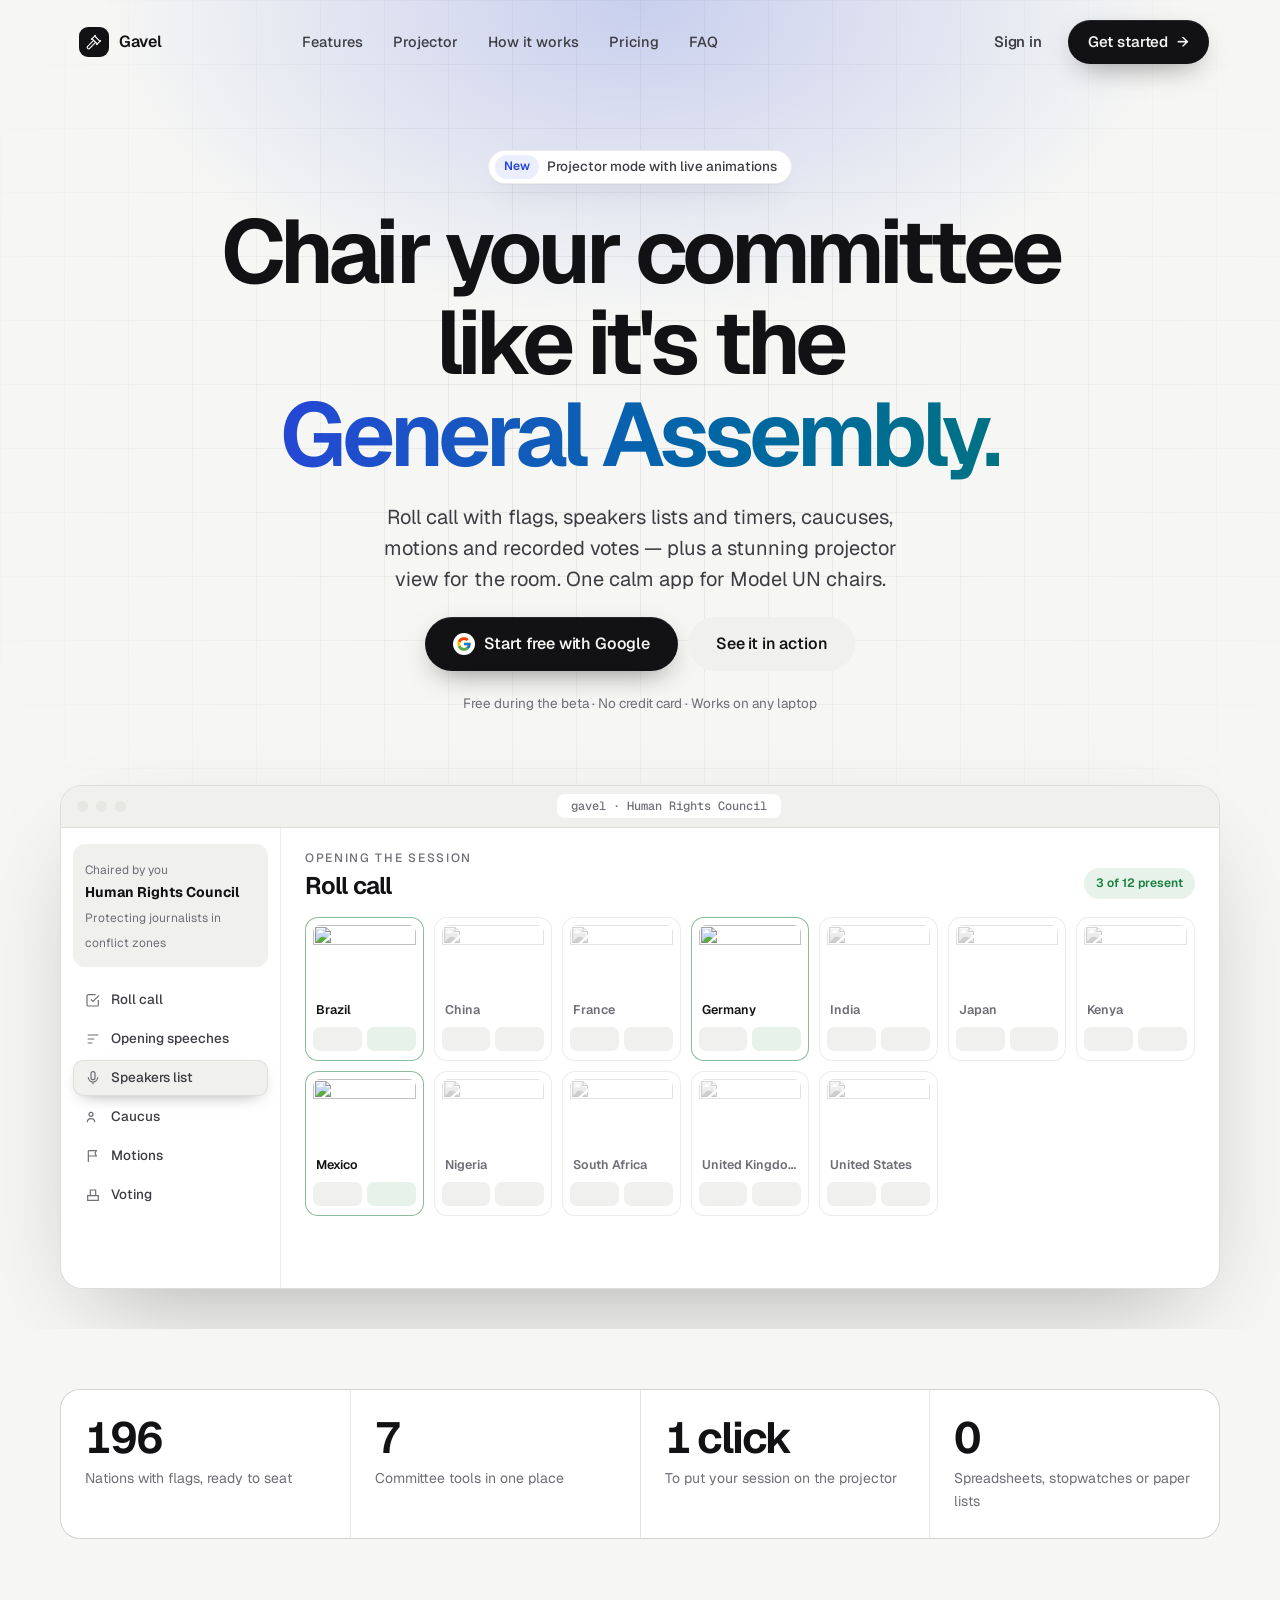
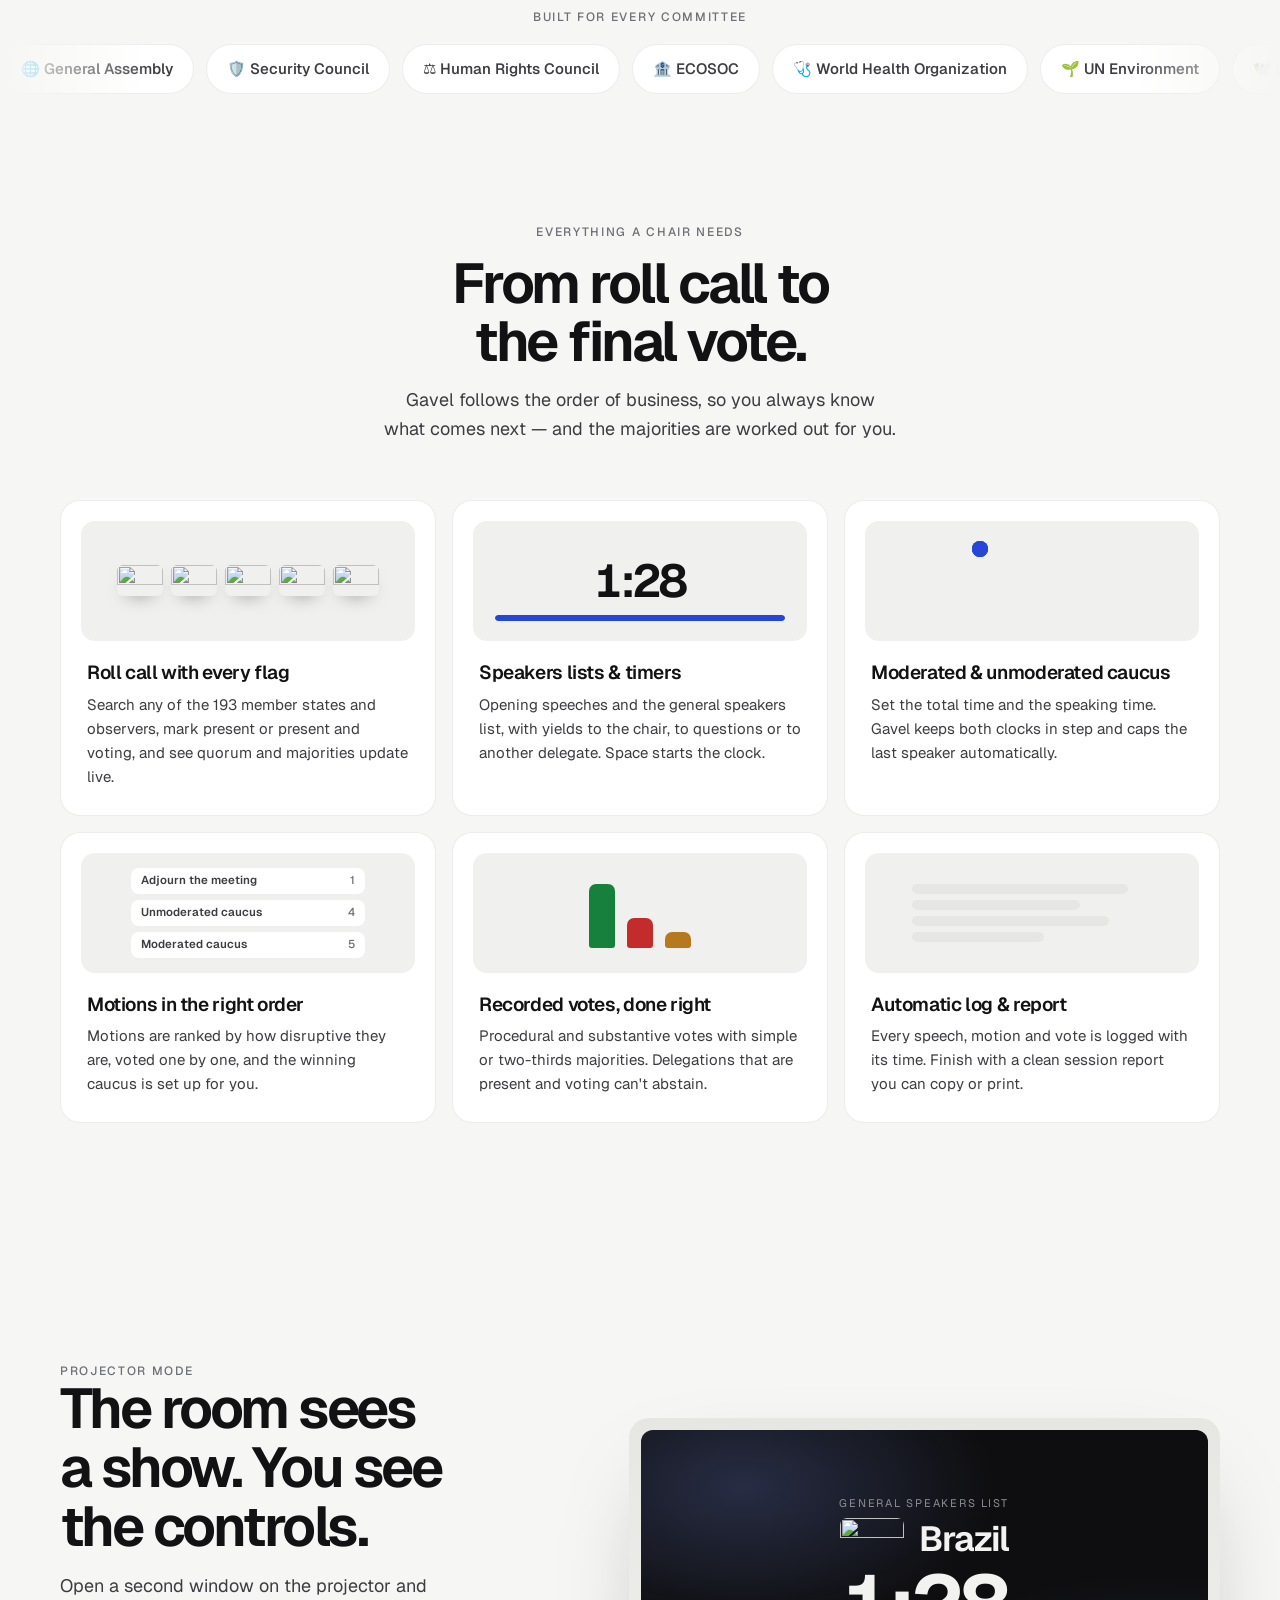
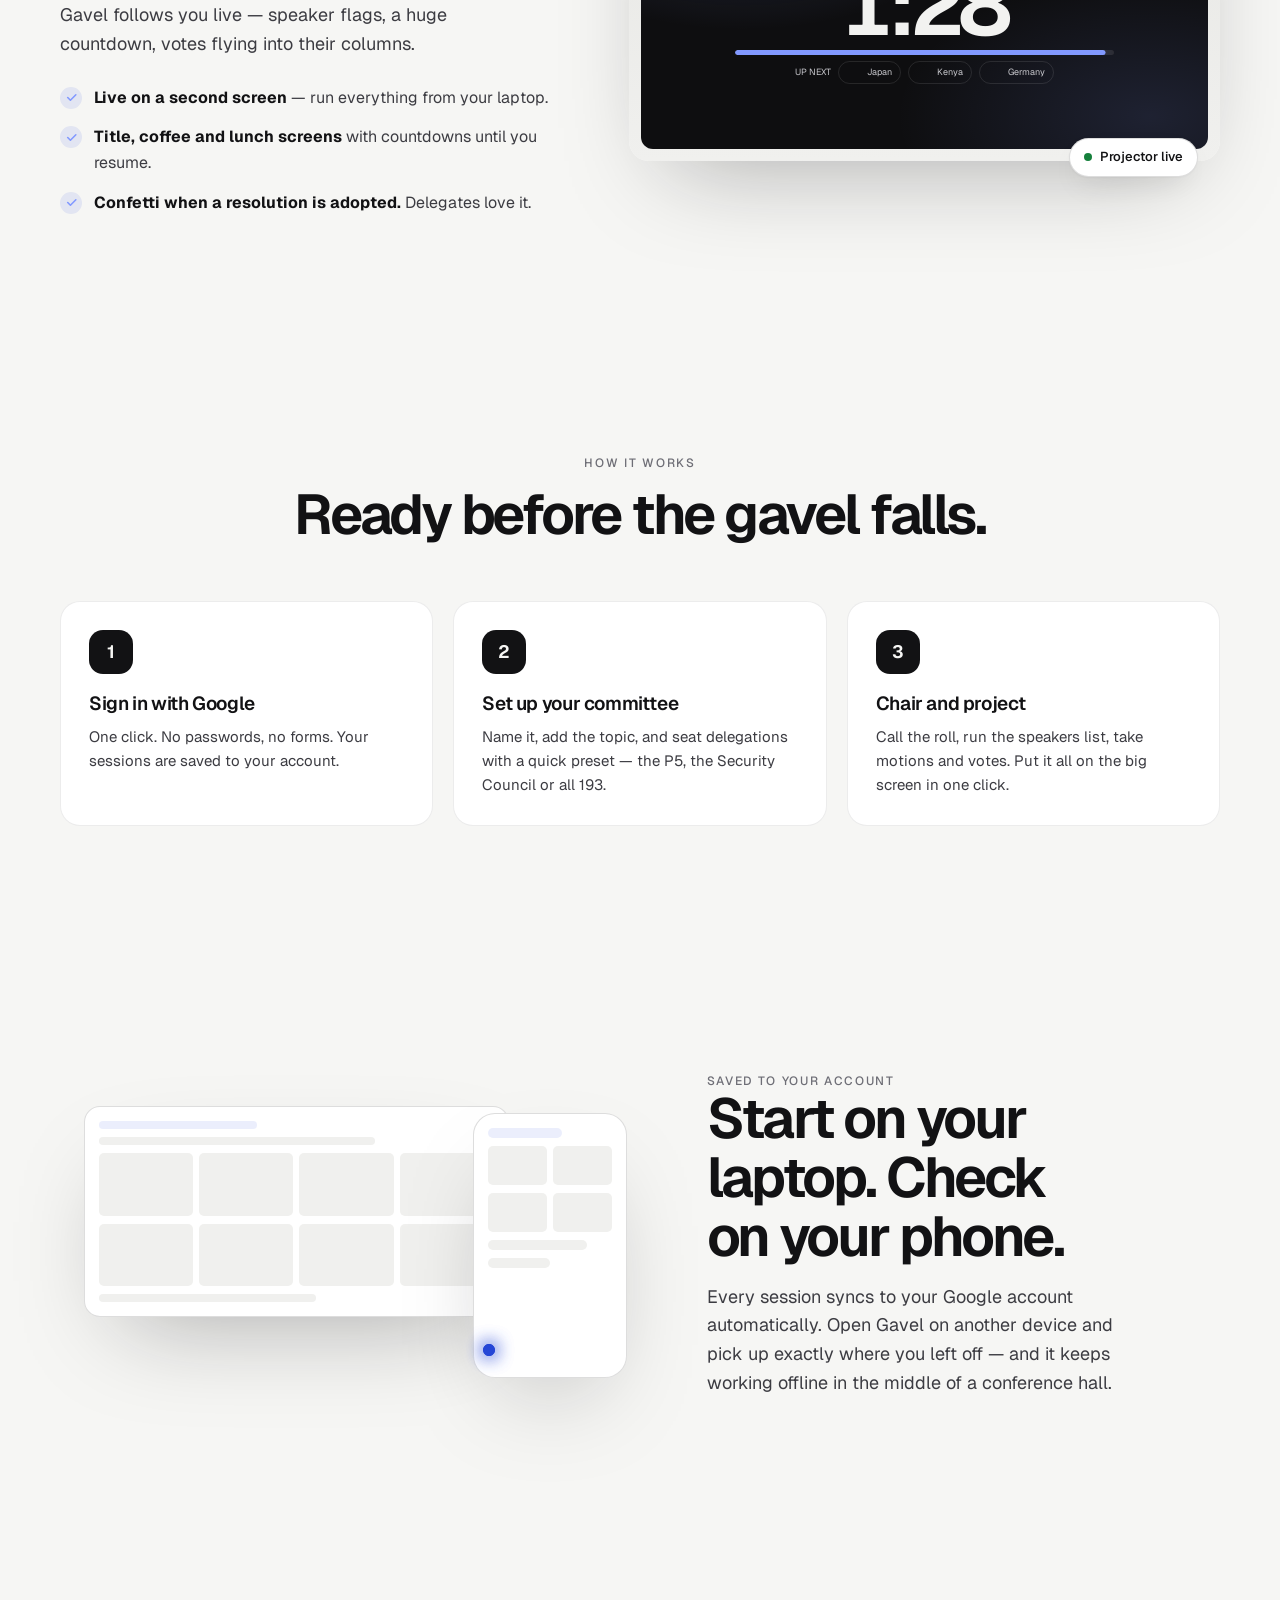
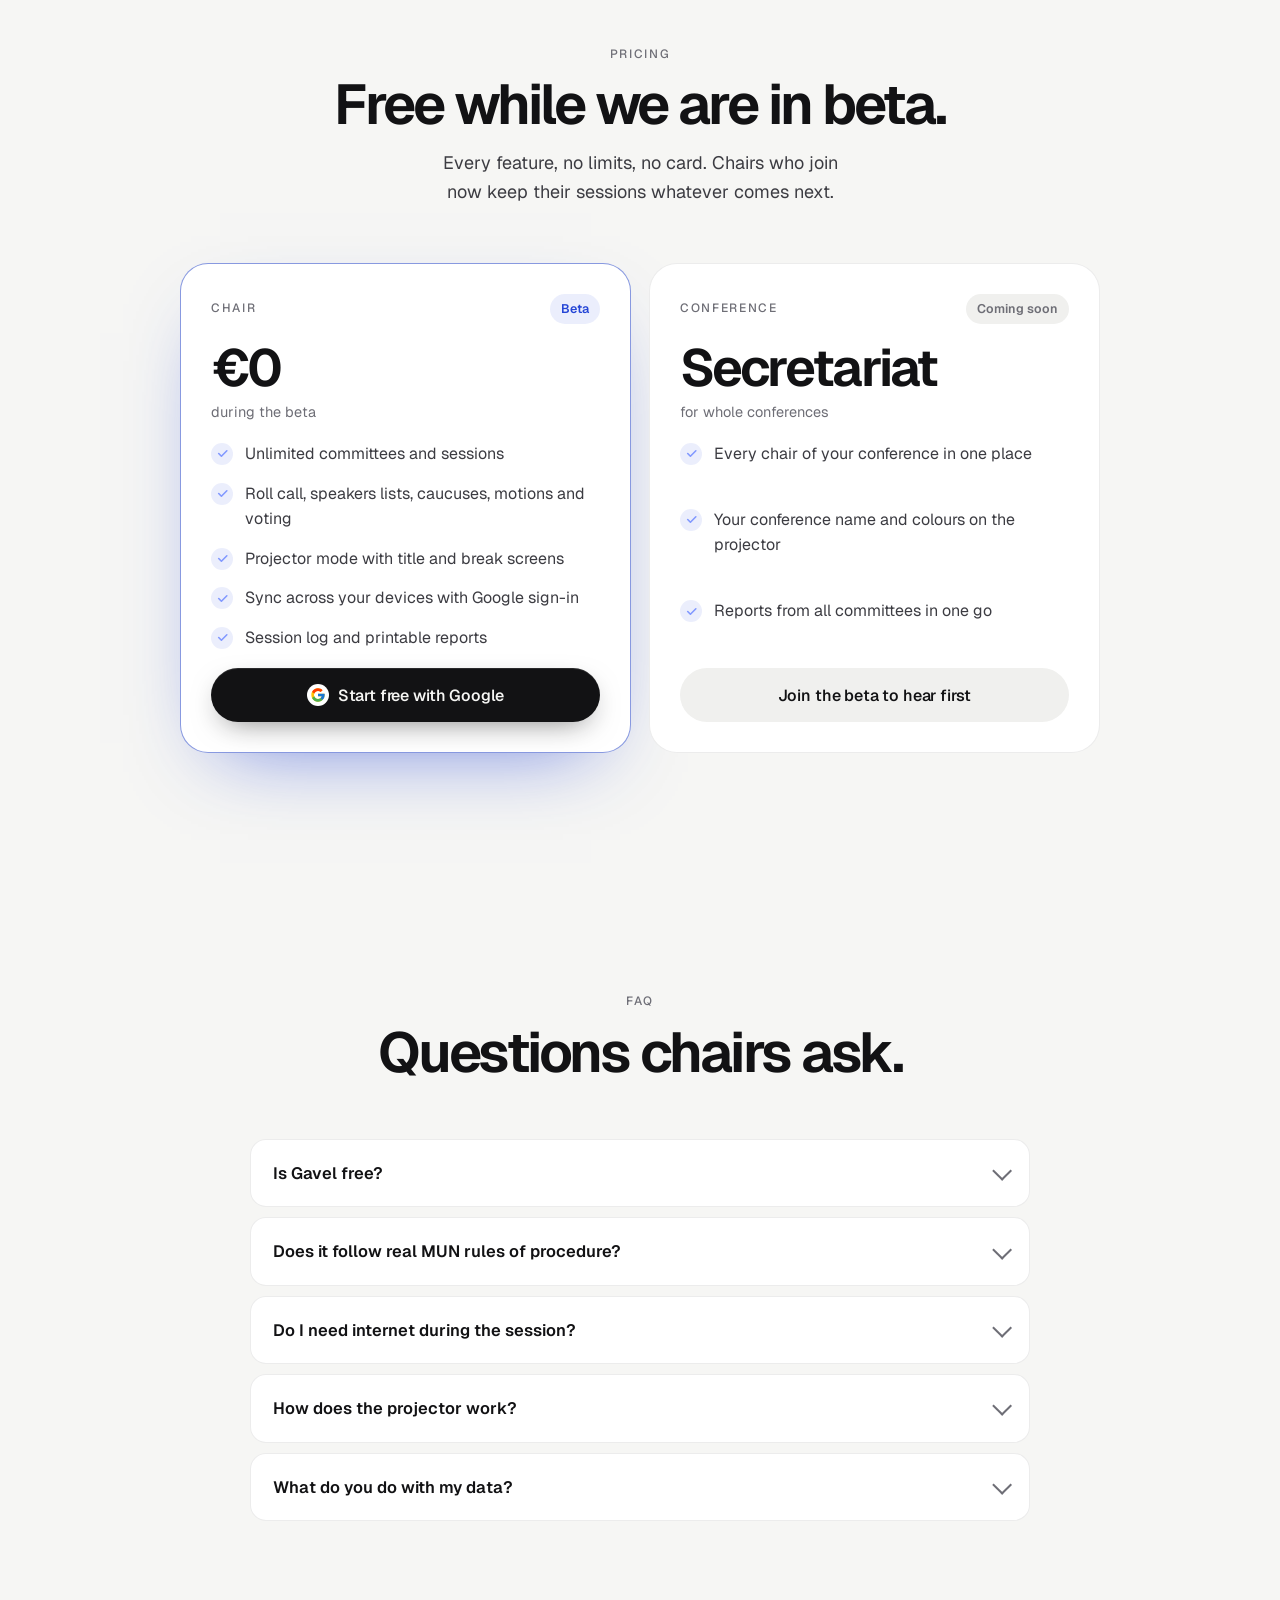
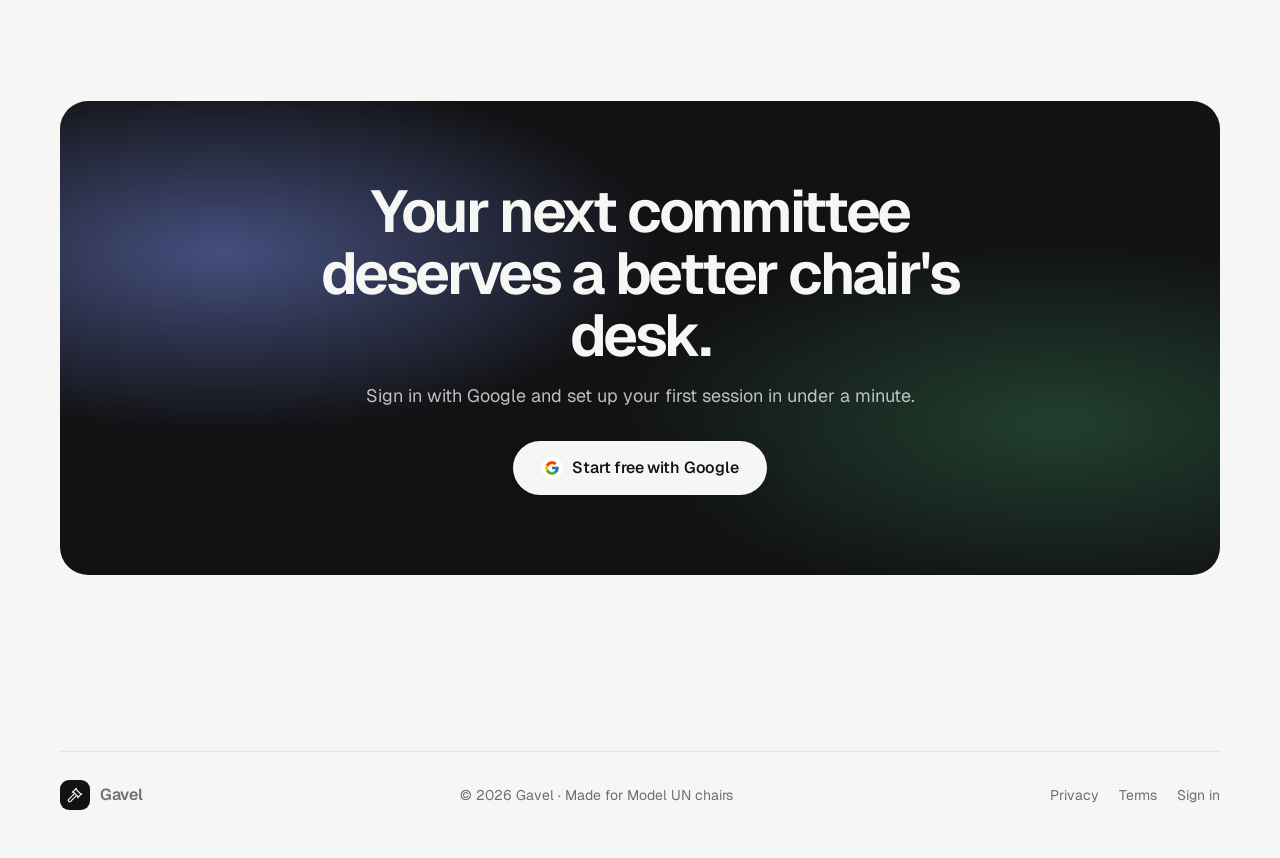
==== index.html @ a2b9509b "Gavel website and app Landing page, Google sign-in, animated onboarding, the Gavel app with cloud sy" ====
<!doctype html>
<html lang="en">
<head>
<meta charset="utf-8">
<meta name="viewport" content="width=device-width,initial-scale=1,viewport-fit=cover">
<title>Gavel — The calm way to chair Model UN</title>
<meta name="description" content="Gavel runs your Model UN committee: roll call with flags, speakers lists and timers, caucuses, motions, recorded votes and a beautiful projector view. Sign in with Google and your sessions follow you.">
<meta property="og:title" content="Gavel — The calm way to chair Model UN">
<meta property="og:description" content="Roll call, speakers lists, caucuses, motions, voting and a projector view — in one calm app for MUN chairs.">
<meta name="theme-color" content="#0E0E10">
<link rel="icon" href="assets/favicon.svg" type="image/svg+xml">
<link rel="preconnect" href="https://fonts.googleapis.com"><link rel="preconnect" href="https://fonts.gstatic.com" crossorigin>
<link href="https://fonts.googleapis.com/css2?family=Geist:wght@400;500;600;700&family=Geist+Mono:wght@500&display=swap" rel="stylesheet">
<link rel="stylesheet" href="assets/site.css">
<script src="config.js"></script>
<script src="assets/site.js"></script>
<script src="assets/auth.js"></script>
</head>
<body>

<header class="nav"><div class="wrap"><div class="nav-in">
  <a class="brand" href="./" aria-label="Gavel home"><span data-logo></span>Gavel</a>
  <nav class="nav-links" aria-label="Sections"><a href="#features">Features</a><a href="#projector">Projector</a><a href="#how">How it works</a><a href="#pricing">Pricing</a><a href="#faq">FAQ</a></nav>
  <div class="right"><a class="btn ghost" href="login.html" data-auth-link>Sign in</a><a class="btn primary" href="login.html" data-auth-link>Get started <span class="arrow">→</span></a></div>
</div></div></header>

<main>
  <!-- hero -->
  <section class="hero">
    <div class="hero-glow" aria-hidden="true"></div><div class="hero-grid" aria-hidden="true"></div>
    <div class="wrap">
      <div class="hero-txt">
        <a class="chip fade-in" href="#projector" style="text-decoration:none"><b>New</b>Projector mode with live animations</a>
        <h1 class="display" id="headline">Chair your committee like it's the <em>General&nbsp;Assembly.</em></h1>
        <p class="lead fade-in" style="--dl:.55s">Roll call with flags, speakers lists and timers, caucuses, motions and recorded votes — plus a stunning projector view for the room. One calm app for Model UN chairs.</p>
        <div class="cta-row fade-in" style="--dl:.7s">
          <a class="btn primary lg" href="login.html" data-auth-link><span data-g></span>Start free with Google</a>
          <a class="btn soft lg" href="#demo">See it in action</a>
        </div>
        <p class="fine fade-in" style="--dl:.85s">Free during the beta · No credit card · Works on any laptop</p>
      </div>

      <div class="stage" id="demo">
        <div class="globe-bg" aria-hidden="true"><canvas id="hero-globe" style="opacity:0;transition:opacity 1.6s"></canvas></div>
        <div class="window rv" id="window">
          <div class="win-bar"><i></i><i></i><i></i><span>gavel · Human Rights Council</span></div>
          <div class="win-body">
            <aside class="m-side">
              <div class="m-ctx"><small>Chaired by you</small><b>Human Rights Council</b><small>Protecting journalists in conflict zones</small></div>
              <div class="m-nav" id="m-nav"><span class="m-pill" id="m-pill"></span>
                <a href="#demo"><svg viewBox="0 0 24 24" fill="none" stroke="currentColor" stroke-width="1.8"><path d="M9 11l3 3L21 5"/><path d="M20 12v7a2 2 0 0 1-2 2H5a2 2 0 0 1-2-2V6a2 2 0 0 1 2-2h11"/></svg>Roll call</a>
                <a href="#demo"><svg viewBox="0 0 24 24" fill="none" stroke="currentColor" stroke-width="1.8"><path d="M4 6h16M4 12h10M4 18h7"/></svg>Opening speeches</a>
                <a href="#demo"><svg viewBox="0 0 24 24" fill="none" stroke="currentColor" stroke-width="1.8"><rect x="9" y="2.5" width="6" height="12" rx="3"/><path d="M5 11a7 7 0 0 0 14 0M12 18v3.5"/></svg>Speakers list</a>
                <a href="#demo"><svg viewBox="0 0 24 24" fill="none" stroke="currentColor" stroke-width="1.8"><circle cx="9" cy="8" r="3"/><path d="M3.5 20c0-3.3 2.5-5.6 5.5-5.6s5.5 2.3 5.5 5.6"/></svg>Caucus</a>
                <a href="#demo"><svg viewBox="0 0 24 24" fill="none" stroke="currentColor" stroke-width="1.8"><path d="M5 21V4"/><path d="M5 4h12l-2 4 2 4H5"/></svg>Motions</a>
                <a href="#demo"><svg viewBox="0 0 24 24" fill="none" stroke="currentColor" stroke-width="1.8"><path d="M4 13h16v7H4z"/><path d="M8 13V4.5h8V13"/></svg>Voting</a>
              </div>
            </aside>
            <div class="m-main">
              <div class="m-head"><div><div class="eyebrow">Opening the session</div><h3>Roll call</h3></div><span class="m-badge" id="m-count">0 of 12 present</span></div>
              <div class="m-cards" id="m-cards"></div>
            </div>
          </div>
        </div>
      </div>
    </div>
  </section>

  <!-- facts -->
  <section class="sec" style="padding-top:60px;padding-bottom:40px"><div class="wrap">
    <div class="facts rv">
      <div><b data-count="196">0</b><span>Nations with flags, ready to seat</span></div>
      <div><b data-count="7">0</b><span>Committee tools in one place</span></div>
      <div><b>1 click</b><span>To put your session on the projector</span></div>
      <div><b>0</b><span>Spreadsheets, stopwatches or paper lists</span></div>
    </div>
  </div></section>

  <!-- committees -->
  <section class="committees" aria-label="Committees Gavel is built for">
    <p class="eyebrow rv">Built for every committee</p>
    <div class="mq rv" style="--d:1"><div class="mq-row" id="marquee">
      <span>🌐 General Assembly</span><span>🛡️ Security Council</span><span>⚖️ Human Rights Council</span><span>🏦 ECOSOC</span><span>🩺 World Health Organization</span><span>🌱 UN Environment</span><span>🕊️ DISEC</span><span>🤝 SOCHUM</span><span>🏛️ International Court of Justice</span><span>🚢 IMO</span><span>📚 UNESCO</span><span>⚡ Crisis committees</span>
    </div></div>
  </section>

  <!-- features -->
  <section class="sec" id="features"><div class="wrap">
    <div class="sec-head"><div class="eyebrow rv">Everything a chair needs</div><h2 class="title rv" style="--d:1">From roll call to the final vote.</h2><p class="sub rv" style="--d:2">Gavel follows the order of business, so you always know what comes next — and the majorities are worked out for you.</p></div>
    <div class="features">
      <article class="feat rv"><div class="ill"><div class="ill-flags" id="ill-flags"></div></div><h3>Roll call with every flag</h3><p>Search any of the 193 member states and observers, mark present or present and voting, and see quorum and majorities update live.</p></article>
      <article class="feat rv" style="--d:1"><div class="ill"><div class="ill-timer" id="ill-timer">1:30</div><div class="ill-bar"><i></i></div></div><h3>Speakers lists &amp; timers</h3><p>Opening speeches and the general speakers list, with yields to the chair, to questions or to another delegate. Space starts the clock.</p></article>
      <article class="feat rv" style="--d:2"><div class="ill"><div class="ill-caucus"><i style="--i:0;--x0:10px;--y0:10px;--x1:60px;--y1:40px"></i><i style="--i:1;--x0:90px;--y0:8px;--x1:40px;--y1:30px"></i><i style="--i:2;--x0:50px;--y0:56px;--x1:96px;--y1:50px"></i><i style="--i:3;--x0:20px;--y0:50px;--x1:70px;--y1:6px"></i></div></div><h3>Moderated &amp; unmoderated caucus</h3><p>Set the total time and the speaking time. Gavel keeps both clocks in step and caps the last speaker automatically.</p></article>
      <article class="feat rv"><div class="ill"><div class="ill-stack"><span style="--i:0">Adjourn the meeting <em>1</em></span><span style="--i:1">Unmoderated caucus <em>4</em></span><span style="--i:2">Moderated caucus <em>5</em></span></div></div><h3>Motions in the right order</h3><p>Motions are ranked by how disruptive they are, voted one by one, and the winning caucus is set up for you.</p></article>
      <article class="feat rv" style="--d:1"><div class="ill"><div class="ill-vote"><i></i><i></i><i></i></div></div><h3>Recorded votes, done right</h3><p>Procedural and substantive votes with simple or two-thirds majorities. Delegations that are present and voting can't abstain.</p></article>
      <article class="feat rv" style="--d:2"><div class="ill"><div class="ill-chat"><span style="--i:0;--w:90%"></span><span style="--i:1;--w:70%"></span><span style="--i:2;--w:82%"></span><span style="--i:3;--w:55%"></span></div></div><h3>Automatic log &amp; report</h3><p>Every speech, motion and vote is logged with its time. Finish with a clean session report you can copy or print.</p></article>
    </div>
  </div></section>

  <!-- projector -->
  <section class="sec" id="projector"><div class="wrap">
    <div class="split">
      <div>
        <div class="eyebrow rv">Projector mode</div>
        <h2 class="title rv" style="--d:1">The room sees a show. You see the controls.</h2>
        <p class="sub rv" style="--d:2">Open a second window on the projector and Gavel follows you live — speaker flags, a huge countdown, votes flying into their columns.</p>
        <ul class="ticks rv" style="--d:3">
          <li><span><b>Live on a second screen</b> — run everything from your laptop.</span></li>
          <li><span><b>Title, coffee and lunch screens</b> with countdowns until you resume.</span></li>
          <li><span><b>Confetti when a resolution is adopted.</b> Delegates love it.</span></li>
        </ul>
      </div>
      <div class="rv" style="--d:1">
        <div class="screen"><div class="screen-in" id="screen">
          <div class="sc-eye">General speakers list</div>
          <div class="sc-who" id="sc-who"><img alt="" src="https://flagcdn.com/w320/br.png"><b>Brazil</b></div>
          <div class="sc-time" id="sc-time">1:30</div>
          <div class="sc-bar"><i id="sc-bar"></i></div>
          <div class="sc-next" id="sc-next"></div>
        </div><span class="screen-tag"><i></i>Projector live</span></div>
      </div>
    </div>
  </div></section>

  <!-- how -->
  <section class="sec" id="how"><div class="wrap">
    <div class="sec-head"><div class="eyebrow rv">How it works</div><h2 class="title rv" style="--d:1">Ready before the gavel falls.</h2></div>
    <div class="steps">
      <div class="how-step rv"><div class="n">1</div><h3>Sign in with Google</h3><p>One click. No passwords, no forms. Your sessions are saved to your account.</p></div>
      <div class="how-step rv" style="--d:1"><div class="n">2</div><h3>Set up your committee</h3><p>Name it, add the topic, and seat delegations with a quick preset — the P5, the Security Council or all 193.</p></div>
      <div class="how-step rv" style="--d:2"><div class="n">3</div><h3>Chair and project</h3><p>Call the roll, run the speakers list, take motions and votes. Put it all on the big screen in one click.</p></div>
    </div>
  </div></section>

  <!-- sync -->
  <section class="sec"><div class="wrap">
    <div class="split rev">
      <div>
        <div class="eyebrow rv">Saved to your account</div>
        <h2 class="title rv" style="--d:1">Start on your laptop. Check on your phone.</h2>
        <p class="sub rv" style="--d:2">Every session syncs to your Google account automatically. Open Gavel on another device and pick up exactly where you left off — and it keeps working offline in the middle of a conference hall.</p>
      </div>
      <div class="devices rv" style="--d:1" aria-hidden="true">
        <div class="dev laptop"><div class="ln a" style="width:40%"></div><div class="ln" style="width:70%"></div><div class="row"><i></i><i></i><i></i><i></i></div><div class="row"><i></i><i></i><i></i><i></i></div><div class="ln" style="width:55%"></div></div>
        <div class="dev phone"><div class="ln a" style="width:60%"></div><div class="row"><i></i><i></i></div><div class="row"><i></i><i></i></div><div class="ln" style="width:80%"></div><div class="ln" style="width:50%"></div></div>
        <span class="sync-dot"></span><span class="sync-dot" style="animation-delay:1.4s"></span>
      </div>
    </div>
  </div></section>

  <!-- pricing -->
  <section class="sec" id="pricing"><div class="wrap">
    <div class="sec-head"><div class="eyebrow rv">Pricing</div><h2 class="title rv" style="--d:1">Free while we are in beta.</h2><p class="sub rv" style="--d:2">Every feature, no limits, no card. Chairs who join now keep their sessions whatever comes next.</p></div>
    <div class="plans">
      <article class="plan best rv"><div class="plan-top"><span class="eyebrow">Chair</span><span class="tag">Beta</span></div>
        <div class="price"><b>€0</b><span>during the beta</span></div>
        <ul class="ticks"><li><span>Unlimited committees and sessions</span></li><li><span>Roll call, speakers lists, caucuses, motions and voting</span></li><li><span>Projector mode with title and break screens</span></li><li><span>Sync across your devices with Google sign-in</span></li><li><span>Session log and printable reports</span></li></ul>
        <a class="btn primary lg" href="login.html" data-auth-link><span data-g></span>Start free with Google</a></article>
      <article class="plan rv" style="--d:1"><div class="plan-top"><span class="eyebrow">Conference</span><span class="tag soft">Coming soon</span></div>
        <div class="price"><b>Secretariat</b><span>for whole conferences</span></div>
        <ul class="ticks"><li><span>Every chair of your conference in one place</span></li><li><span>Your conference name and colours on the projector</span></li><li><span>Reports from all committees in one go</span></li></ul>
        <a class="btn soft lg" href="login.html" data-auth-link>Join the beta to hear first</a></article>
    </div>
  </div></section>

  <!-- faq -->
  <section class="sec" id="faq"><div class="wrap">
    <div class="sec-head"><div class="eyebrow rv">FAQ</div><h2 class="title rv" style="--d:1">Questions chairs ask.</h2></div>
    <div class="faq rv">
      <details><summary>Is Gavel free?</summary><div class="ans">Yes — Gavel is free while it is in beta. If paid plans come later, you will hear about it well in advance, and your existing sessions stay yours.</div></details>
      <details><summary>Does it follow real MUN rules of procedure?</summary><div class="ans">Gavel follows the usual flow of most conferences: roll call with quorum at one-third, opening speeches, the general speakers list with yields, moderated and unmoderated caucuses, motions ranked by disruptiveness, and recorded votes with simple or two-thirds majorities. You stay in control of every decision.</div></details>
      <details><summary>Do I need internet during the session?</summary><div class="ans">Gavel keeps working offline and saves to the device. When the connection comes back, your sessions sync to your account.</div></details>
      <details><summary>How does the projector work?</summary><div class="ans">Click Present, then open Gavel in a second window on the projector and choose “Make this the projector”. It follows your main window live, so you run everything from your laptop.</div></details>
      <details><summary>What do you do with my data?</summary><div class="ans">We store your name, email and the sessions you create, only to run Gavel for you. We never sell your data. Read the <a href="privacy.html" style="color:var(--accent)">privacy policy</a> for the details.</div></details>
    </div>
  </div></section>

  <section class="sec" style="padding-top:20px"><div class="wrap">
    <div class="band rv"><h2>Your next committee deserves a better chair's desk.</h2><p>Sign in with Google and set up your first session in under a minute.</p><a class="btn primary lg" href="login.html" data-auth-link><span data-g></span>Start free with Google</a></div>
  </div></section>
</main>

<footer class="foot"><div class="wrap"><div class="foot-in">
  <a class="brand" href="./"><span data-logo></span>Gavel</a>
  <span>© <span id="yr"></span> Gavel · Made for Model UN chairs</span>
  <nav><a href="privacy.html">Privacy</a><a href="terms.html">Terms</a><a href="login.html" data-auth-link>Sign in</a></nav>
</div></div></footer>

<script>
(() => {
const { splitWords, reveal, nav, globe, GOOGLE_G, fillLogos } = window.GavelSite, { getUser, href } = window.GavelAuth;
fillLogos();
document.querySelectorAll('[data-g]').forEach(e => e.outerHTML = `<span style="display:grid;place-items:center;width:22px;height:22px;border-radius:50%;background:#fff;padding:3px">${GOOGLE_G}</span>`);
document.getElementById('yr').textContent = new Date().getFullYear();
splitWords(document.getElementById('headline'));
reveal(); nav();

// signed in already? the buttons go straight into the app
getUser().then(u => {
  if (!u) return;
  document.querySelectorAll('[data-auth-link]').forEach(a => {
    a.href = href('app/index.html');
    if (a.classList.contains('ghost')) a.remove();
    else a.innerHTML = a.closest('.nav, .foot') ? 'Open Gavel <span class="arrow">→</span>' : 'Open your committees <span class="arrow">→</span>';
  });
}).catch(() => { });

// hero globe with a few committee markers
globe(document.getElementById('hero-globe'), { phi: 4.2, theta: .25, markers: [[40.7, -74], [46.2, 6.1], [48.2, 16.4], [-1.3, 36.8], [-15.8, -47.9], [28.6, 77.2], [35.7, 139.7]].map(l => ({ location: l, size: .05 })) });

// counters
const io = new IntersectionObserver(es => es.forEach(e => {
  if (!e.isIntersecting) return; io.unobserve(e.target);
  const el = e.target, to = +el.dataset.count, t0 = performance.now();
  const step = n => { const p = Math.min(1, (n - t0) / 1400); el.textContent = Math.round(to * (1 - Math.pow(1 - p, 3))); if (p < 1) requestAnimationFrame(step); };
  requestAnimationFrame(step);
}), { threshold: .4 });
document.querySelectorAll('[data-count]').forEach(e => io.observe(e));

// mini app: delegations answer the roll one after another, the pill glides between sections
const NATIONS = [['br', 'Brazil'], ['cn', 'China'], ['fr', 'France'], ['de', 'Germany'], ['in', 'India'], ['jp', 'Japan'], ['ke', 'Kenya'], ['mx', 'Mexico'], ['ng', 'Nigeria'], ['za', 'South Africa'], ['gb', 'United Kingdom'], ['us', 'United States']];
const cards = document.getElementById('m-cards'), count = document.getElementById('m-count');
cards.innerHTML = NATIONS.map(([c, n]) => `<div class="m-card" data-c="${c}"><img alt="" src="https://flagcdn.com/w160/${c}.png" loading="lazy"><b>${n}</b><div class="m-btns"><i></i><i></i></div></div>`).join('');
const win = document.getElementById('window');
new IntersectionObserver(([e], o) => { if (e.isIntersecting) { win.classList.add('in'); o.disconnect(); startRoll(); } }, { threshold: .2 }).observe(win);
function startRoll() {
  let i = 0;
  const all = [...cards.children], order = [3, 0, 7, 10, 1, 5, 11, 2, 8, 4, 9, 6];
  const tick = () => {
    if (i < order.length) { const c = all[order[i]]; c.classList.add('on', 'pop'); setTimeout(() => c.classList.remove('pop'), 700); i++; count.textContent = `${i} of 12 present`; setTimeout(tick, 650); }
    else setTimeout(() => { all.forEach(c => c.classList.remove('on')); i = 0; count.textContent = '0 of 12 present'; setTimeout(tick, 900); }, 3200);
  };
  setTimeout(tick, 700);
}
const pill = document.getElementById('m-pill'), links = [...document.querySelectorAll('#m-nav a')];
const SEQ = [0, 2, 5]; let k = 0;
const movePill = () => { pill.style.transform = `translateY(${links[SEQ[k]].offsetTop}px)`; };
movePill(); setInterval(() => { k = (k + 1) % SEQ.length; movePill(); }, 2600);

// feature: hopping flags + ticking timer
document.getElementById('ill-flags').innerHTML = ['un', 'fr', 'jp', 'br', 'ke'].map((c, i) => `<img alt="" style="--i:${i}" src="https://flagcdn.com/w160/${c}.png">`).join('');
let ft = 90; setInterval(() => { ft = ft <= 0 ? 90 : ft - 1; document.getElementById('ill-timer').textContent = `${Math.floor(ft / 60)}:${String(ft % 60).padStart(2, '0')}`; }, 1000);

// projector mock: live countdown with ticking digits, speakers rotate
const SPK = [['br', 'Brazil'], ['jp', 'Japan'], ['ke', 'Kenya'], ['de', 'Germany'], ['in', 'India']];
let si = 0, rem = 90;
const tEl = document.getElementById('sc-time'), bar = document.getElementById('sc-bar'), who = document.getElementById('sc-who'), next = document.getElementById('sc-next');
const paintNext = () => { next.innerHTML = '<span style="border:0;padding:0">UP NEXT</span>' + [1, 2, 3].map(k => SPK[(si + k) % SPK.length]).map(([c, n]) => `<span><img alt="" src="https://flagcdn.com/w80/${c}.png">${n}</span>`).join(''); };
const digits = (txt) => { const old = tEl.dataset.t || ''; tEl.dataset.t = txt; tEl.innerHTML = [...txt].map((ch, i) => `<span class="dg${old.length === txt.length && old[i] !== ch ? ' chg' : ''}">${ch}</span>`).join(''); };
paintNext(); digits('1:30');
setInterval(() => {
  rem -= 1;
  if (rem < 74) { rem = 90; si = (si + 1) % SPK.length; const [c, n] = SPK[si]; who.innerHTML = `<img alt="" src="https://flagcdn.com/w320/${c}.png"><b>${n}</b>`; who.classList.remove('sc-swap'); void who.offsetWidth; who.classList.add('sc-swap'); paintNext(); }
  digits(`${Math.floor(rem / 60)}:${String(rem % 60).padStart(2, '0')}`); bar.style.transform = `scaleX(${rem / 90})`;
}, 1000);

// committees strip: duplicate the row so the loop is seamless
const mq = document.getElementById('marquee'); if (mq) mq.innerHTML += mq.innerHTML;
})();
</script>
</body>
</html>
---- assets/site.css ----
/* Gavel website — shares the app's tokens so the site and the product feel like one thing */
:root{
  --bg:#F6F6F4;--surface:#FFFFFF;--surface-2:#F0F0EE;--surface-3:#E6E6E3;--ink:#121214;--ink-2:#3C3C42;--muted:#6E6E76;--faint:#A9A9B0;
  --line:rgba(18,18,20,.08);--line-2:rgba(18,18,20,.14);--accent:#2546D6;--accent-ink:#FFFFFF;--accent-soft:rgba(37,70,214,.09);
  --yes:#16803C;--yes-soft:rgba(22,128,60,.10);--no:#C42B2B;--abs:#B7791F;--gold:#C98A1B;
  --shadow:0 1px 2px rgba(18,18,20,.04),0 12px 32px -12px rgba(18,18,20,.16);--shadow-lg:0 40px 100px -40px rgba(18,18,20,.35);
  --sans:'Geist',ui-sans-serif,system-ui,-apple-system,'Segoe UI',sans-serif;--mono:'Geist Mono',ui-monospace,'SFMono-Regular',Menlo,monospace;
  --ease:cubic-bezier(.2,.8,.2,1);--spring:cubic-bezier(.2,.9,.25,1.25);--r:14px;--r-lg:20px;--r-xl:28px;color-scheme:light
}
@media (prefers-color-scheme:dark){:root:not([data-theme="light"]){
  --bg:#0E0E10;--surface:#17171A;--surface-2:#1F1F23;--surface-3:#2A2A2F;--ink:#F2F2F0;--ink-2:#C9C9CE;--muted:#8E8E96;--faint:#5A5A62;
  --line:rgba(255,255,255,.08);--line-2:rgba(255,255,255,.14);--accent:#8299FF;--accent-ink:#0E0E10;--accent-soft:rgba(130,153,255,.15);
  --yes:#4CC77F;--yes-soft:rgba(76,199,127,.13);--no:#FF6B60;--abs:#F0B354;--gold:#F5C451;
  --shadow:0 1px 2px rgba(0,0,0,.3),0 12px 32px -12px rgba(0,0,0,.6);--shadow-lg:0 40px 100px -40px rgba(0,0,0,.8);color-scheme:dark}}
:root[data-theme="dark"]{
  --bg:#0E0E10;--surface:#17171A;--surface-2:#1F1F23;--surface-3:#2A2A2F;--ink:#F2F2F0;--ink-2:#C9C9CE;--muted:#8E8E96;--faint:#5A5A62;
  --line:rgba(255,255,255,.08);--line-2:rgba(255,255,255,.14);--accent:#8299FF;--accent-ink:#0E0E10;--accent-soft:rgba(130,153,255,.15);
  --yes:#4CC77F;--yes-soft:rgba(76,199,127,.13);--no:#FF6B60;--abs:#F0B354;--gold:#F5C451;
  --shadow:0 1px 2px rgba(0,0,0,.3),0 12px 32px -12px rgba(0,0,0,.6);--shadow-lg:0 40px 100px -40px rgba(0,0,0,.8);color-scheme:dark}
*{box-sizing:border-box;margin:0;padding:0}
html{scroll-behavior:smooth;-webkit-text-size-adjust:100%}
body{background:var(--bg);color:var(--ink);font:400 16px/1.6 var(--sans);-webkit-font-smoothing:antialiased;text-rendering:optimizeLegibility;overflow-x:hidden}
img,svg,canvas{display:block;max-width:100%}
a{color:inherit}
button{font:inherit;color:inherit;background:none;border:0;cursor:pointer}
input,select{font:inherit;color:inherit}
:focus-visible{outline:2px solid var(--accent);outline-offset:3px;border-radius:8px}
::selection{background:var(--accent-soft)}
.wrap{width:100%;max-width:1200px;margin:0 auto;padding-left:max(20px,env(safe-area-inset-left,0px));padding-right:max(20px,env(safe-area-inset-right,0px))}
.eyebrow{font:500 12px/1.4 var(--sans);letter-spacing:.14em;text-transform:uppercase;color:var(--muted)}
.mark{width:30px;height:30px;border-radius:9px;background:var(--ink);color:var(--bg);display:grid;place-items:center;flex:none}
.brand{display:inline-flex;align-items:center;gap:10px;font:600 16px/1 var(--sans);letter-spacing:-.02em;text-decoration:none}
.muted{color:var(--muted)}
/* buttons */
.btn{--h:44px;display:inline-flex;align-items:center;justify-content:center;gap:9px;height:var(--h);padding:0 20px;border-radius:999px;font-size:15px;font-weight:550;letter-spacing:-.01em;text-decoration:none;white-space:nowrap;transition:transform .18s var(--ease),background-color .2s,box-shadow .25s,color .2s}
.btn:active{transform:scale(.97)}
.btn.primary{background:var(--ink);color:var(--bg);box-shadow:0 1px 0 rgba(255,255,255,.1) inset,0 10px 30px -12px color-mix(in oklab,var(--ink) 60%,transparent)}
.btn.primary:hover{box-shadow:0 1px 0 rgba(255,255,255,.1) inset,0 16px 40px -14px color-mix(in oklab,var(--accent) 70%,transparent)}
.btn.ghost{color:var(--ink-2)} .btn.ghost:hover{background:var(--surface-2);color:var(--ink)}
.btn.soft{background:var(--surface-2)} .btn.soft:hover{background:var(--surface-3)}
.btn.lg{--h:54px;padding:0 28px;font-size:16px}
.btn .arrow{transition:transform .25s var(--ease)} .btn:hover .arrow{transform:translateX(3px)}
.gbtn{--h:52px;display:flex;align-items:center;justify-content:center;gap:12px;width:100%;height:var(--h);border-radius:14px;background:#fff;color:#1f1f1f;border:1px solid #dadce0;font:550 15.5px var(--sans);transition:box-shadow .2s,transform .15s var(--ease)}
.gbtn:hover{box-shadow:0 6px 20px -8px rgba(0,0,0,.35)} .gbtn:active{transform:scale(.98)}
.gbtn svg{width:20px;height:20px}
.gbtn[disabled]{opacity:.6;cursor:progress}
/* reveal on scroll */
/* scroll-driven where supported: progress follows the scroll, so nothing can be left hidden */
@supports (animation-timeline: view()){
  .rv{animation:rvIn linear both;animation-timeline:view();animation-range:entry calc(var(--d,0) * 5%) entry calc(60% + var(--d,0) * 5%)}
  .window.rv{animation-name:winIn;animation-range:entry 0% cover 35%}
}
@keyframes rvIn{from{opacity:0;transform:translateY(46px) scale(.98)}to{opacity:1;transform:none}}
@keyframes winIn{from{opacity:.4;transform:perspective(1800px) rotateX(18deg) scale(.93)}to{opacity:1;transform:none}}
html.io-rv .rv{opacity:0;transform:translateY(28px);transition:opacity .9s var(--ease),transform .9s var(--ease);transition-delay:calc(var(--d,0) * 90ms)}
html.io-rv .rv.in{opacity:1;transform:none}
@media (prefers-reduced-motion:reduce){.rv{opacity:1!important;transform:none!important;transition:none;animation:none!important}*{animation-duration:.01ms!important;animation-iteration-count:1!important;scroll-behavior:auto!important}}
/* nav */
.nav{position:fixed;top:12px;left:0;right:0;z-index:50;pointer-events:none;transition:transform .5s var(--ease),opacity .4s}
.nav.away{transform:translateY(-130%);opacity:0}
.nav.away .nav-in{pointer-events:none}
.nav-in{position:relative;display:flex;align-items:center;gap:10px;height:60px;padding:0 10px 0 18px;border-radius:999px;pointer-events:auto;transition:background-color .35s,box-shadow .35s,border-color .35s;border:1px solid transparent}
.nav.scrolled .nav-in{background:color-mix(in oklab,var(--bg) 62%,transparent);border-color:var(--line);box-shadow:0 18px 40px -24px rgba(0,0,0,.45);backdrop-filter:saturate(1.6) blur(16px);-webkit-backdrop-filter:saturate(1.6) blur(16px)}
body.lq-nav .nav.scrolled .nav-in{background:transparent;border-color:transparent;box-shadow:none;backdrop-filter:none;-webkit-backdrop-filter:none}
.nav-links{display:flex;gap:2px;margin:0 auto}
.nav-links a{padding:8px 14px;border-radius:999px;font-size:14.5px;font-weight:500;color:var(--ink-2);text-decoration:none;transition:color .2s,background-color .2s}
.nav-links a:hover{color:var(--ink);background:color-mix(in oklab,var(--ink) 6%,transparent)}
.nav .right{display:flex;gap:6px;margin-left:auto}
#site-glass{position:fixed;inset:0;z-index:49;pointer-events:none;--lq-rim-bright:transparent;--lq-glass-bright:rgba(255,255,255,.06);--lq-glass-shade:rgba(0,0,0,.05);--lq-shadow-color:rgba(0,0,0,.25)}
@media (max-width:860px){.nav-links{display:none}.nav .right .ghost{display:none}}
/* hero */
.hero{position:relative;padding:150px 0 40px;overflow:hidden;isolation:isolate}
.hero-glow{position:absolute;inset:-20% -10% auto;height:900px;z-index:-2;background:radial-gradient(50% 50% at 50% 30%,color-mix(in oklab,var(--accent) 22%,transparent),transparent 70%);animation:glow 14s ease-in-out infinite alternate;pointer-events:none}
@keyframes glow{to{transform:translateY(40px) scale(1.08)}}
.hero-grid{position:absolute;inset:0;z-index:-1;background-image:linear-gradient(var(--line) 1px,transparent 1px),linear-gradient(90deg,var(--line) 1px,transparent 1px);background-size:64px 64px;mask-image:radial-gradient(60% 50% at 50% 30%,#000,transparent);-webkit-mask-image:radial-gradient(60% 50% at 50% 30%,#000,transparent);pointer-events:none}
.hero-txt{text-align:center;display:flex;flex-direction:column;align-items:center;gap:22px}
.chip{display:inline-flex;align-items:center;gap:8px;height:34px;padding:0 14px 0 6px;border-radius:999px;background:var(--surface);border:1px solid var(--line);font-size:13.5px;font-weight:500;color:var(--ink-2);box-shadow:var(--shadow)}
.chip b{display:inline-grid;place-items:center;height:24px;padding:0 9px;border-radius:999px;background:var(--accent-soft);color:var(--accent);font-size:12px;font-weight:600}
h1.display{font:650 clamp(42px,7vw,92px)/1.02 var(--sans);letter-spacing:-.055em;max-width:15ch;text-wrap:balance}
h1.display .w{display:inline-block;animation:wordUp .9s var(--spring) both;animation-delay:calc(var(--i) * 70ms + 100ms)}
h1.display em{font-style:normal;background:linear-gradient(100deg,var(--accent),color-mix(in oklab,var(--accent) 40%,var(--yes)));-webkit-background-clip:text;background-clip:text;color:transparent}
@keyframes wordUp{from{opacity:0;transform:translateY(.5em) rotate(4deg);filter:blur(8px)}to{opacity:1;transform:none;filter:none}}
.lead{max-width:56ch;font-size:clamp(17px,1.6vw,20px);line-height:1.55;color:var(--ink-2);text-wrap:balance}
.cta-row{display:flex;gap:10px;flex-wrap:wrap;justify-content:center}
.fine{font-size:13.5px;color:var(--muted)}
.fade-in{animation:fadeUp .9s var(--ease) both;animation-delay:var(--dl,0s)}
@keyframes fadeUp{from{opacity:0;transform:translateY(16px)}to{opacity:1;transform:none}}
/* product mock */
.stage{position:relative;margin-top:70px;perspective:1800px}
.globe-bg{position:absolute;left:50%;top:-140px;width:min(1100px,130vw);aspect-ratio:1;transform:translateX(-50%);z-index:-1;opacity:.55;pointer-events:none;mask-image:radial-gradient(closest-side,#000 60%,transparent);-webkit-mask-image:radial-gradient(closest-side,#000 60%,transparent)}
.globe-bg canvas{width:100%;height:100%}
.window{position:relative;border-radius:22px;background:var(--surface);border:1px solid var(--line-2);box-shadow:var(--shadow-lg);overflow:hidden;transform-origin:50% 0}
.win-bar{display:flex;align-items:center;gap:8px;height:42px;padding:0 16px;border-bottom:1px solid var(--line);background:var(--surface-2)}
.win-bar i{width:11px;height:11px;border-radius:50%;background:var(--surface-3)}
.win-bar span{margin:0 auto;padding:4px 14px;border-radius:8px;background:var(--surface);font:500 12px var(--mono);color:var(--muted)}
.win-body{display:grid;grid-template-columns:220px minmax(0,1fr);min-height:460px}
.m-side{padding:16px 12px;border-right:1px solid var(--line);display:flex;flex-direction:column;gap:3px}
.m-side .m-ctx{padding:12px;border-radius:12px;background:var(--surface-2);margin-bottom:12px}
.m-side .m-ctx b{display:block;font-size:14px}
.m-side .m-ctx small{font-size:12px;color:var(--muted)}
.m-nav{position:relative;display:flex;flex-direction:column;gap:3px}
.m-nav a{display:flex;align-items:center;gap:10px;height:36px;padding:0 12px;border-radius:10px;font-size:13.5px;font-weight:500;color:var(--ink-2);text-decoration:none;position:relative;z-index:1}
.m-nav a svg{width:16px;height:16px;color:var(--muted)}
.m-pill{position:absolute;left:0;right:0;height:36px;border-radius:10px;background:var(--surface-2);box-shadow:inset 0 1px 0 rgba(255,255,255,.12),0 6px 18px -10px rgba(0,0,0,.5);border:1px solid var(--line);transition:transform .7s var(--spring)}
.m-main{padding:22px 24px;min-width:0}
.m-head{display:flex;align-items:flex-end;justify-content:space-between;gap:12px;margin-bottom:18px}
.m-head h3{font:650 24px/1.1 var(--sans);letter-spacing:-.035em;margin-top:6px}
.m-badge{padding:6px 12px;border-radius:99px;background:var(--yes-soft);color:var(--yes);font-size:12px;font-weight:600}
.m-cards{display:grid;grid-template-columns:repeat(auto-fill,minmax(118px,1fr));gap:10px}
.m-card{padding:7px 7px 9px;border-radius:13px;background:var(--surface);border:1px solid var(--line);transition:border-color .5s,opacity .5s}
.m-card img{width:100%;aspect-ratio:3/2;object-fit:cover;border-radius:7px;filter:grayscale(1);opacity:.45;transition:filter .6s var(--ease),opacity .6s}
.m-card b{display:block;margin:7px 3px 7px;font-size:12.5px;font-weight:600;white-space:nowrap;overflow:hidden;text-overflow:ellipsis;color:var(--muted);transition:color .4s}
.m-card .m-btns{display:grid;grid-template-columns:1fr 1fr;gap:5px}
.m-card .m-btns i{height:24px;border-radius:7px;background:var(--surface-2);transition:background-color .4s}
.m-card.on{border-color:color-mix(in oklab,var(--yes) 45%,var(--line))}
.m-card.on img{filter:none;opacity:1}
.m-card.on b{color:var(--ink)}
.m-card.on .m-btns i:last-child{background:var(--yes-soft)}
.m-card.pop{animation:mpop .6s var(--spring)}
@keyframes mpop{40%{transform:scale(1.07)}}
@media (max-width:760px){.win-body{grid-template-columns:1fr}.m-side{display:none}}
/* sections */
section{position:relative}
.sec{padding:120px 0}
.sec-head{text-align:center;display:flex;flex-direction:column;align-items:center;gap:14px;margin-bottom:56px}
h2.title{font:650 clamp(32px,4.4vw,56px)/1.05 var(--sans);letter-spacing:-.045em;max-width:18ch;text-wrap:balance}
.sub{max-width:58ch;color:var(--ink-2);font-size:18px;text-wrap:balance}
.facts{display:grid;grid-template-columns:repeat(4,minmax(0,1fr));gap:1px;background:var(--line);border-radius:var(--r-lg);overflow:hidden;border:1px solid var(--line)}
.facts div{background:var(--surface);padding:26px 24px}
.facts b{display:block;font:650 clamp(30px,3.4vw,44px)/1 var(--sans);letter-spacing:-.05em;font-variant-numeric:tabular-nums}
.facts span{display:block;margin-top:8px;font-size:14px;color:var(--muted)}
@media (max-width:760px){.facts{grid-template-columns:repeat(2,minmax(0,1fr))}}
.features{display:grid;grid-template-columns:repeat(3,minmax(0,1fr));gap:16px}
.feat{position:relative;padding:26px;border-radius:var(--r-lg);background:var(--surface);border:1px solid var(--line);overflow:hidden;transition:transform .4s var(--ease),box-shadow .4s,border-color .3s}
.feat:hover{transform:translateY(-4px);box-shadow:var(--shadow);border-color:var(--line-2)}
.feat .ill{height:120px;margin:-6px -6px 20px;border-radius:14px;background:var(--surface-2);position:relative;overflow:hidden;display:grid;place-items:center}
.feat h3{font:600 19px/1.25 var(--sans);letter-spacing:-.02em}
.feat p{margin-top:8px;color:var(--ink-2);font-size:15px}
@media (max-width:980px){.features{grid-template-columns:repeat(2,minmax(0,1fr))}}
@media (max-width:640px){.features{grid-template-columns:1fr}}
/* feature illustrations */
.ill-flags{display:flex;gap:8px}
.ill-flags img{width:46px;aspect-ratio:3/2;object-fit:cover;border-radius:6px;box-shadow:0 8px 18px -10px rgba(0,0,0,.5);animation:flagHop 3.2s var(--ease) infinite;animation-delay:calc(var(--i) * .25s)}
@keyframes flagHop{0%,60%,100%{transform:none}20%{transform:translateY(-8px) rotate(-4deg)}}
.ill-timer{font:650 46px/1 var(--sans);letter-spacing:-.05em;font-variant-numeric:tabular-nums}
.ill-bar{position:absolute;left:22px;right:22px;bottom:20px;height:6px;border-radius:9px;background:var(--surface-3);overflow:hidden}
.ill-bar i{display:block;height:100%;background:var(--accent);border-radius:inherit;animation:drain 8s linear infinite;transform-origin:left}
@keyframes drain{from{transform:scaleX(1)}to{transform:scaleX(0)}}
.ill-vote{display:flex;align-items:flex-end;gap:12px;height:70px}
.ill-vote i{height:var(--h);width:26px;border-radius:7px 7px 3px 3px;animation:growBar 3.6s var(--ease) infinite alternate}
.ill-vote i:nth-child(1){background:var(--yes);--h:64px}
.ill-vote i:nth-child(2){background:var(--no);--h:30px;animation-delay:.3s}
.ill-vote i:nth-child(3){background:var(--abs);--h:16px;animation-delay:.6s}
@keyframes growBar{from{height:6px}to{height:var(--h)}}
.ill-stack{display:flex;flex-direction:column;gap:6px;width:70%}
.ill-stack span{display:flex;align-items:center;justify-content:space-between;height:26px;padding:0 10px;border-radius:8px;background:var(--surface);font-size:11.5px;font-weight:600;color:var(--ink-2);animation:slideIn 4s var(--ease) infinite;animation-delay:calc(var(--i) * .3s)}
.ill-stack span em{font-style:normal;color:var(--muted);font-weight:500}
@keyframes slideIn{0%{opacity:0;transform:translateX(-14px)}12%,85%{opacity:1;transform:none}100%{opacity:0}}
.ill-chat{display:flex;flex-direction:column;gap:6px;align-items:flex-start;width:72%}
.ill-chat span{width:var(--w);height:10px;border-radius:9px;background:var(--surface-3);animation:typeW 3s var(--ease) infinite;animation-delay:calc(var(--i) * .35s)}
@keyframes typeW{0%{width:0}40%,100%{width:var(--w)}}
.ill-caucus{position:relative;width:120px;height:80px}
.ill-caucus i{position:absolute;width:16px;height:16px;border-radius:50%;background:var(--accent);opacity:.8;animation:mingle 5s ease-in-out infinite;animation-delay:calc(var(--i) * -1s)}
@keyframes mingle{0%,100%{transform:translate(var(--x0),var(--y0))}50%{transform:translate(var(--x1),var(--y1))}}
/* projector section */
.split{display:grid;grid-template-columns:minmax(0,1fr) minmax(0,1.15fr);gap:56px;align-items:center}
.split.rev{grid-template-columns:minmax(0,1.15fr) minmax(0,1fr)}
.split.rev>:first-child{order:2}
.split h2.title{text-align:left;max-width:14ch}
.split .sub{text-align:left;margin-top:16px}
.ticks{list-style:none;margin-top:26px;display:grid;gap:14px}
.ticks li{display:flex;gap:12px;align-items:flex-start;color:var(--ink-2)}
.ticks li::before{content:'';flex:none;width:22px;height:22px;margin-top:2px;border-radius:50%;background:var(--accent-soft) url("data:image/svg+xml,%3Csvg xmlns='http://www.w3.org/2000/svg' viewBox='0 0 24 24' fill='none' stroke='%238299FF' stroke-width='3' stroke-linecap='round' stroke-linejoin='round'%3E%3Cpath d='m5 12 5 5L20 7'/%3E%3C/svg%3E") center/13px no-repeat}
.ticks b{color:var(--ink)}
@media (max-width:900px){.split,.split.rev{grid-template-columns:1fr;gap:36px}.split.rev>:first-child{order:0}}
.screen{position:relative;border-radius:20px;padding:12px;background:linear-gradient(180deg,var(--surface-3),var(--surface-2));box-shadow:var(--shadow-lg)}
.screen-in{position:relative;aspect-ratio:16/9;border-radius:12px;background:#0E0E10;color:#F2F2F0;overflow:hidden;display:flex;flex-direction:column;align-items:center;justify-content:center;gap:2.4%;padding:6%;container-type:inline-size}
.screen-in::before{content:'';position:absolute;inset:-30%;background:radial-gradient(40% 40% at 30% 30%,rgba(130,153,255,.22),transparent 70%),radial-gradient(40% 40% at 75% 75%,rgba(130,153,255,.14),transparent 70%);animation:glow 12s ease-in-out infinite alternate}
.screen-in>*{position:relative}
.sc-eye{font-size:2.2cqw;letter-spacing:.16em;text-transform:uppercase;color:#8E8E96}
.sc-who{display:flex;align-items:center;gap:3cqw}
.sc-who img{width:13cqw;aspect-ratio:3/2;object-fit:cover;border-radius:1.4cqw;animation:flagFloat 5s ease-in-out infinite}
@keyframes flagFloat{0%,100%{transform:translateY(0) rotate(-1.5deg)}50%{transform:translateY(-6px) rotate(1.5deg)}}
.sc-who b{font:650 7cqw/1 var(--sans);letter-spacing:-.045em}
.sc-time{font:650 17cqw/.9 var(--sans);letter-spacing:-.06em;font-variant-numeric:tabular-nums}
.sc-time .dg{display:inline-block}
.sc-time .dg.chg{animation:digit .42s var(--spring)}
@keyframes digit{from{opacity:0;transform:translateY(-38%);filter:blur(3px)}to{opacity:1;transform:none;filter:none}}
.sc-bar{width:76%;height:1cqw;border-radius:99px;background:#2A2A2F;overflow:hidden}
.sc-bar i{display:block;height:100%;background:#8299FF;border-radius:inherit;transform-origin:left;transition:transform 1s linear;box-shadow:0 0 20px rgba(130,153,255,.7)}
.sc-next{display:flex;gap:1.4cqw;align-items:center;font-size:1.8cqw;color:#8E8E96}
.sc-next span{display:inline-flex;align-items:center;gap:1cqw;padding:.7cqw 1.6cqw;border-radius:99px;border:1px solid rgba(255,255,255,.1);color:#C9C9CE}
.sc-next img{width:3cqw;aspect-ratio:3/2;object-fit:cover;border-radius:3px}
.sc-swap{animation:swapIn .8s var(--spring) both}
@keyframes swapIn{from{opacity:0;transform:translateX(10%) rotate(3deg) scale(.92)}to{opacity:1;transform:none}}
.screen-tag{position:absolute;right:22px;bottom:-16px;display:inline-flex;align-items:center;gap:8px;padding:8px 14px;border-radius:99px;background:var(--surface);border:1px solid var(--line-2);font-size:13px;font-weight:550;box-shadow:var(--shadow)}
.screen-tag i{width:8px;height:8px;border-radius:50%;background:var(--yes);animation:live 1.6s ease-in-out infinite}
@keyframes live{50%{box-shadow:0 0 0 6px transparent}0%{box-shadow:0 0 0 0 color-mix(in oklab,var(--yes) 50%,transparent)}}
/* steps */
.steps{display:grid;grid-template-columns:repeat(3,minmax(0,1fr));gap:20px;counter-reset:st}
.how-step{position:relative;padding:28px;border-radius:var(--r-lg);background:var(--surface);border:1px solid var(--line)}
.how-step .n{display:grid;place-items:center;width:44px;height:44px;border-radius:14px;background:var(--ink);color:var(--bg);font:650 18px var(--sans);margin-bottom:18px}
.how-step h3{font:600 19px/1.3 var(--sans);letter-spacing:-.02em}
.how-step p{margin-top:8px;color:var(--ink-2);font-size:15px}
@media (max-width:860px){.steps{grid-template-columns:1fr}}
/* sync */
.devices{position:relative;height:340px;display:grid;place-items:center}
.dev{position:absolute;border-radius:16px;background:var(--surface);border:1px solid var(--line-2);box-shadow:var(--shadow-lg);padding:14px;display:flex;flex-direction:column;gap:8px}
.dev.laptop{width:72%;height:62%;left:4%;top:12%}
.dev.phone{width:26%;height:78%;right:4%;top:14%;border-radius:22px}
.dev .ln{height:10px;border-radius:9px;background:var(--surface-2)}
.dev .ln.a{background:var(--accent-soft)}
.dev .row{display:flex;gap:6px}
.dev .row i{flex:1;aspect-ratio:3/2;border-radius:5px;background:var(--surface-2)}
.sync-dot{position:absolute;width:12px;height:12px;border-radius:50%;background:var(--accent);box-shadow:0 0 18px var(--accent);offset-path:path('M 140 120 C 260 40, 380 60, 470 140');animation:travel 2.8s var(--ease) infinite}
@keyframes travel{from{offset-distance:0%;opacity:0}15%{opacity:1}85%{opacity:1}to{offset-distance:100%;opacity:0}}
/* faq */
.faq{max-width:780px;margin:0 auto;display:grid;gap:10px}
.faq details{border-radius:16px;background:var(--surface);border:1px solid var(--line);overflow:hidden;transition:border-color .3s}
.faq details[open]{border-color:var(--line-2)}
.faq summary{display:flex;align-items:center;justify-content:space-between;gap:16px;padding:20px 22px;cursor:pointer;font-weight:600;font-size:16.5px;list-style:none}
.faq summary::-webkit-details-marker{display:none}
.faq summary::after{content:'';width:12px;height:12px;flex:none;border-right:2px solid var(--muted);border-bottom:2px solid var(--muted);transform:rotate(45deg) translateY(-3px);transition:transform .35s var(--ease)}
.faq details[open] summary::after{transform:rotate(-135deg) translateY(-3px)}
.faq .ans{padding:0 22px 22px;color:var(--ink-2)}
.faq details[open] .ans{animation:fadeUp .45s var(--ease)}
/* cta band */
.band{position:relative;margin:40px auto 0;padding:80px 28px;border-radius:var(--r-xl);text-align:center;overflow:hidden;background:var(--ink);color:var(--bg);isolation:isolate}
.band::before{content:'';position:absolute;inset:-40%;z-index:-1;background:radial-gradient(30% 30% at 30% 40%,rgba(130,153,255,.45),transparent 70%),radial-gradient(30% 30% at 70% 60%,rgba(76,199,127,.25),transparent 70%);animation:glow 12s ease-in-out infinite alternate}
.band h2{font:650 clamp(32px,4.6vw,60px)/1.05 var(--sans);letter-spacing:-.045em;max-width:16ch;margin:0 auto}
.band p{margin:16px auto 30px;max-width:48ch;opacity:.75;font-size:18px}
.band .btn.primary{background:var(--bg);color:var(--ink)}
/* footer */
.foot{padding:56px 0 48px;color:var(--muted);font-size:14px}
.foot-in{display:flex;align-items:center;justify-content:space-between;gap:20px;flex-wrap:wrap;border-top:1px solid var(--line);padding-top:28px}
.foot a{text-decoration:none} .foot a:hover{color:var(--ink)}
.foot nav{display:flex;gap:20px}
/* legal pages */
.legal{max-width:760px;margin:0 auto;padding:140px 20px 80px}
.legal h1{font:650 clamp(34px,5vw,52px)/1.08 var(--sans);letter-spacing:-.045em}
.legal .upd{margin:10px 0 40px;color:var(--muted)}
.legal h2{font:600 22px/1.3 var(--sans);letter-spacing:-.02em;margin:40px 0 10px}
.legal p,.legal li{color:var(--ink-2);margin:10px 0}
.legal ul{padding-left:22px}
.legal a{color:var(--accent)}
/* auth + onboarding shells */
.center{min-height:100vh;min-height:100dvh;display:grid;place-items:center;padding:24px max(16px,env(safe-area-inset-left,0px)) 40px;position:relative;overflow:hidden;isolation:isolate}
.center .hero-glow{height:100%;inset:0}
.card{width:min(440px,100%);padding:36px 32px 30px;border-radius:var(--r-xl);background:color-mix(in oklab,var(--surface) 88%,transparent);border:1px solid var(--line-2);box-shadow:var(--shadow-lg);backdrop-filter:blur(20px);-webkit-backdrop-filter:blur(20px);text-align:center}
.card .mark{width:52px;height:52px;border-radius:16px;margin:0 auto 22px}
.card h1{font:650 30px/1.1 var(--sans);letter-spacing:-.04em}
.card p{color:var(--ink-2);margin:10px 0 26px}
.card .legalnote{margin-top:18px;font-size:12.5px;color:var(--muted)}
.card .legalnote a{color:var(--ink-2)}
.demo{margin-top:16px;padding:12px 14px;border-radius:12px;background:var(--accent-soft);color:var(--ink-2);font-size:13px;text-align:left}
.demo b{color:var(--accent)}
.err{margin-top:12px;color:var(--no);font-size:13.5px}
.globe-corner{position:absolute;width:min(900px,120vw);aspect-ratio:1;right:-30%;bottom:-45%;z-index:-1;opacity:.5;pointer-events:none}
.globe-corner canvas{width:100%;height:100%}
.spinner{width:22px;height:22px;border-radius:50%;border:2.5px solid var(--line-2);border-top-color:var(--accent);animation:spin .8s linear infinite}
@keyframes spin{to{transform:rotate(360deg)}}
/* committees strip */
.committees{padding:30px 0 10px;text-align:center;overflow:hidden}
.mq{margin-top:18px;mask-image:linear-gradient(90deg,transparent,#000 12%,#000 88%,transparent);-webkit-mask-image:linear-gradient(90deg,transparent,#000 12%,#000 88%,transparent)}
.mq-row{display:flex;gap:12px;width:max-content;animation:marquee 46s linear infinite}
.mq:hover .mq-row{animation-play-state:paused}
.mq-row span{flex:none;padding:12px 20px;border-radius:999px;background:var(--surface);border:1px solid var(--line);font-size:15px;font-weight:550;color:var(--ink-2);white-space:nowrap}
@keyframes marquee{to{transform:translateX(-50%)}}
/* pricing */
.plans{display:grid;grid-template-columns:repeat(2,minmax(0,1fr));gap:18px;max-width:920px;margin:0 auto}
.plan{display:flex;flex-direction:column;gap:18px;padding:30px;border-radius:var(--r-xl);background:var(--surface);border:1px solid var(--line)}
.plan.best{border-color:color-mix(in oklab,var(--accent) 50%,var(--line));box-shadow:0 30px 80px -40px color-mix(in oklab,var(--accent) 70%,transparent)}
.plan-top{display:flex;align-items:center;justify-content:space-between}
.tag{padding:5px 11px;border-radius:99px;background:var(--accent-soft);color:var(--accent);font-size:12.5px;font-weight:600}
.tag.soft{background:var(--surface-2);color:var(--muted)}
.price b{display:block;font:650 52px/1 var(--sans);letter-spacing:-.05em}
.price span{display:block;margin-top:6px;color:var(--muted);font-size:14.5px}
.plan .ticks{margin-top:0;flex:1}
.plan .btn{align-self:stretch}
@media (max-width:760px){.plans{grid-template-columns:1fr}}
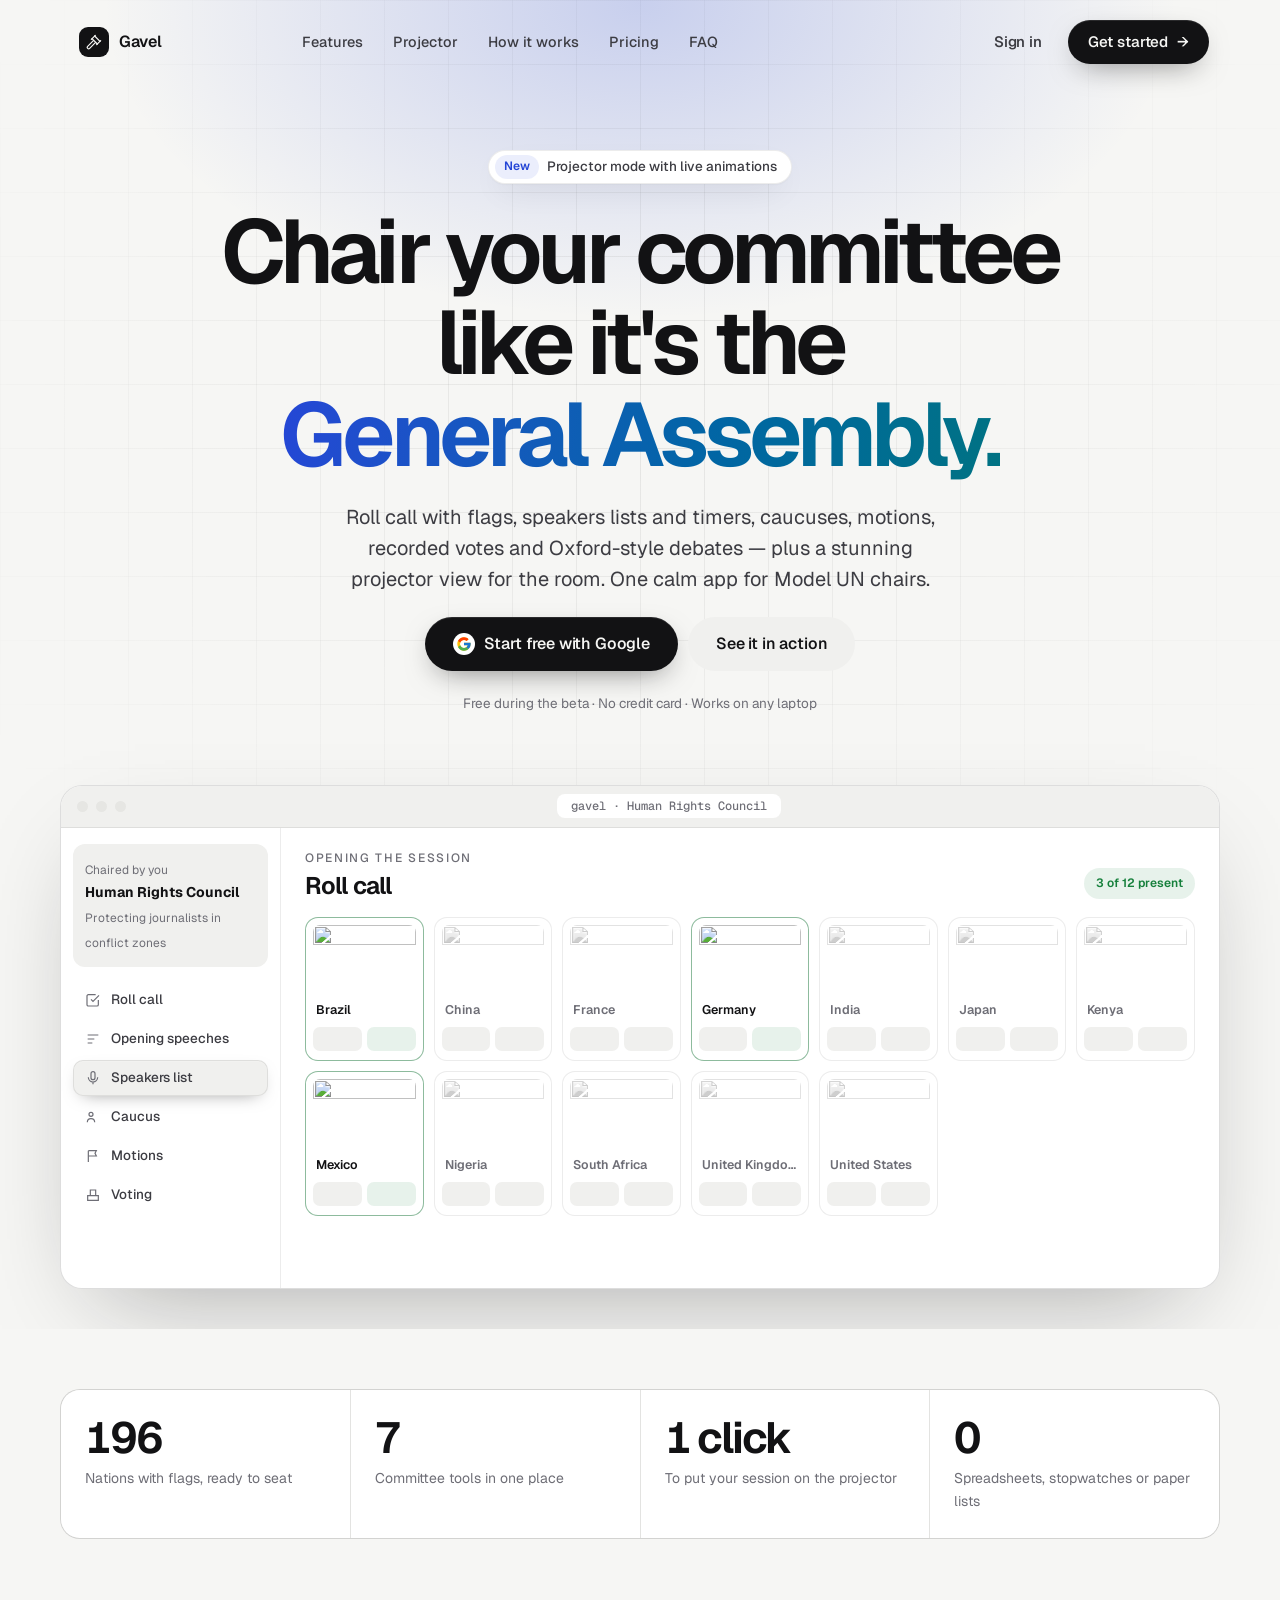
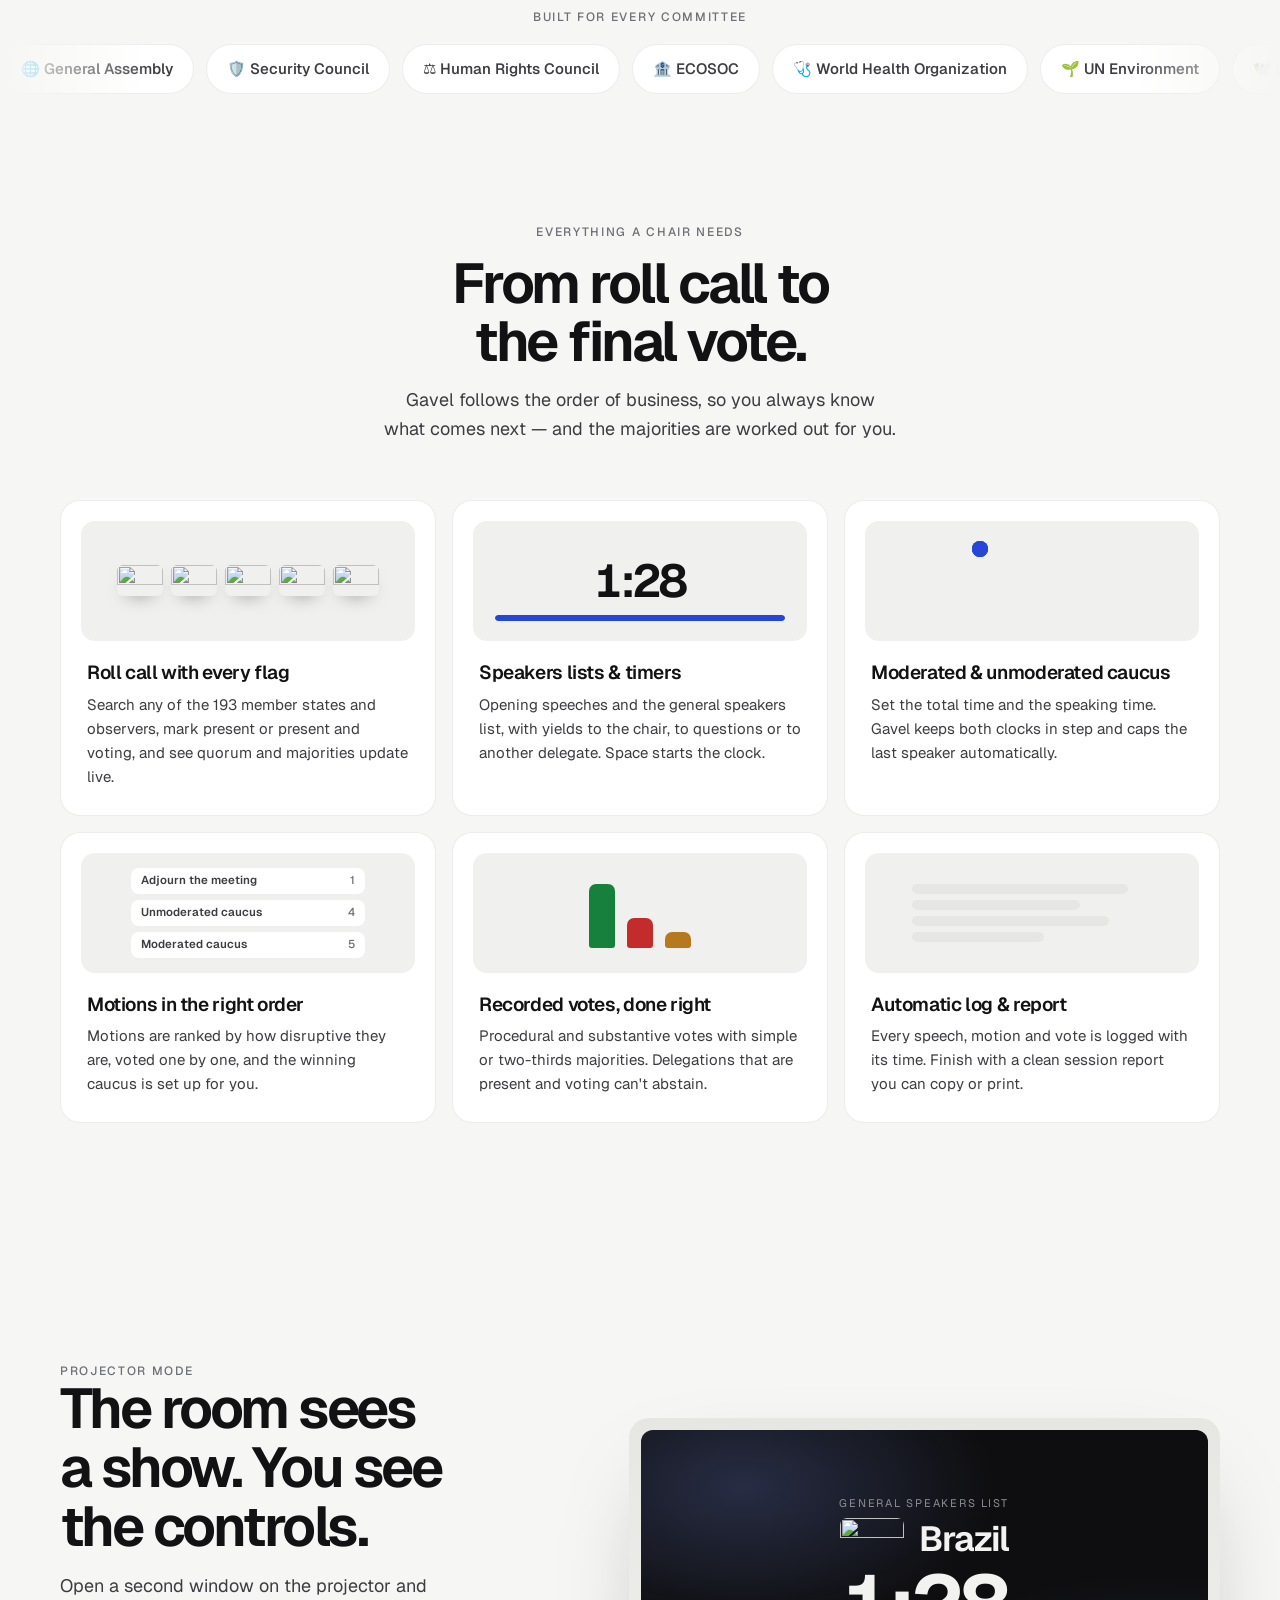
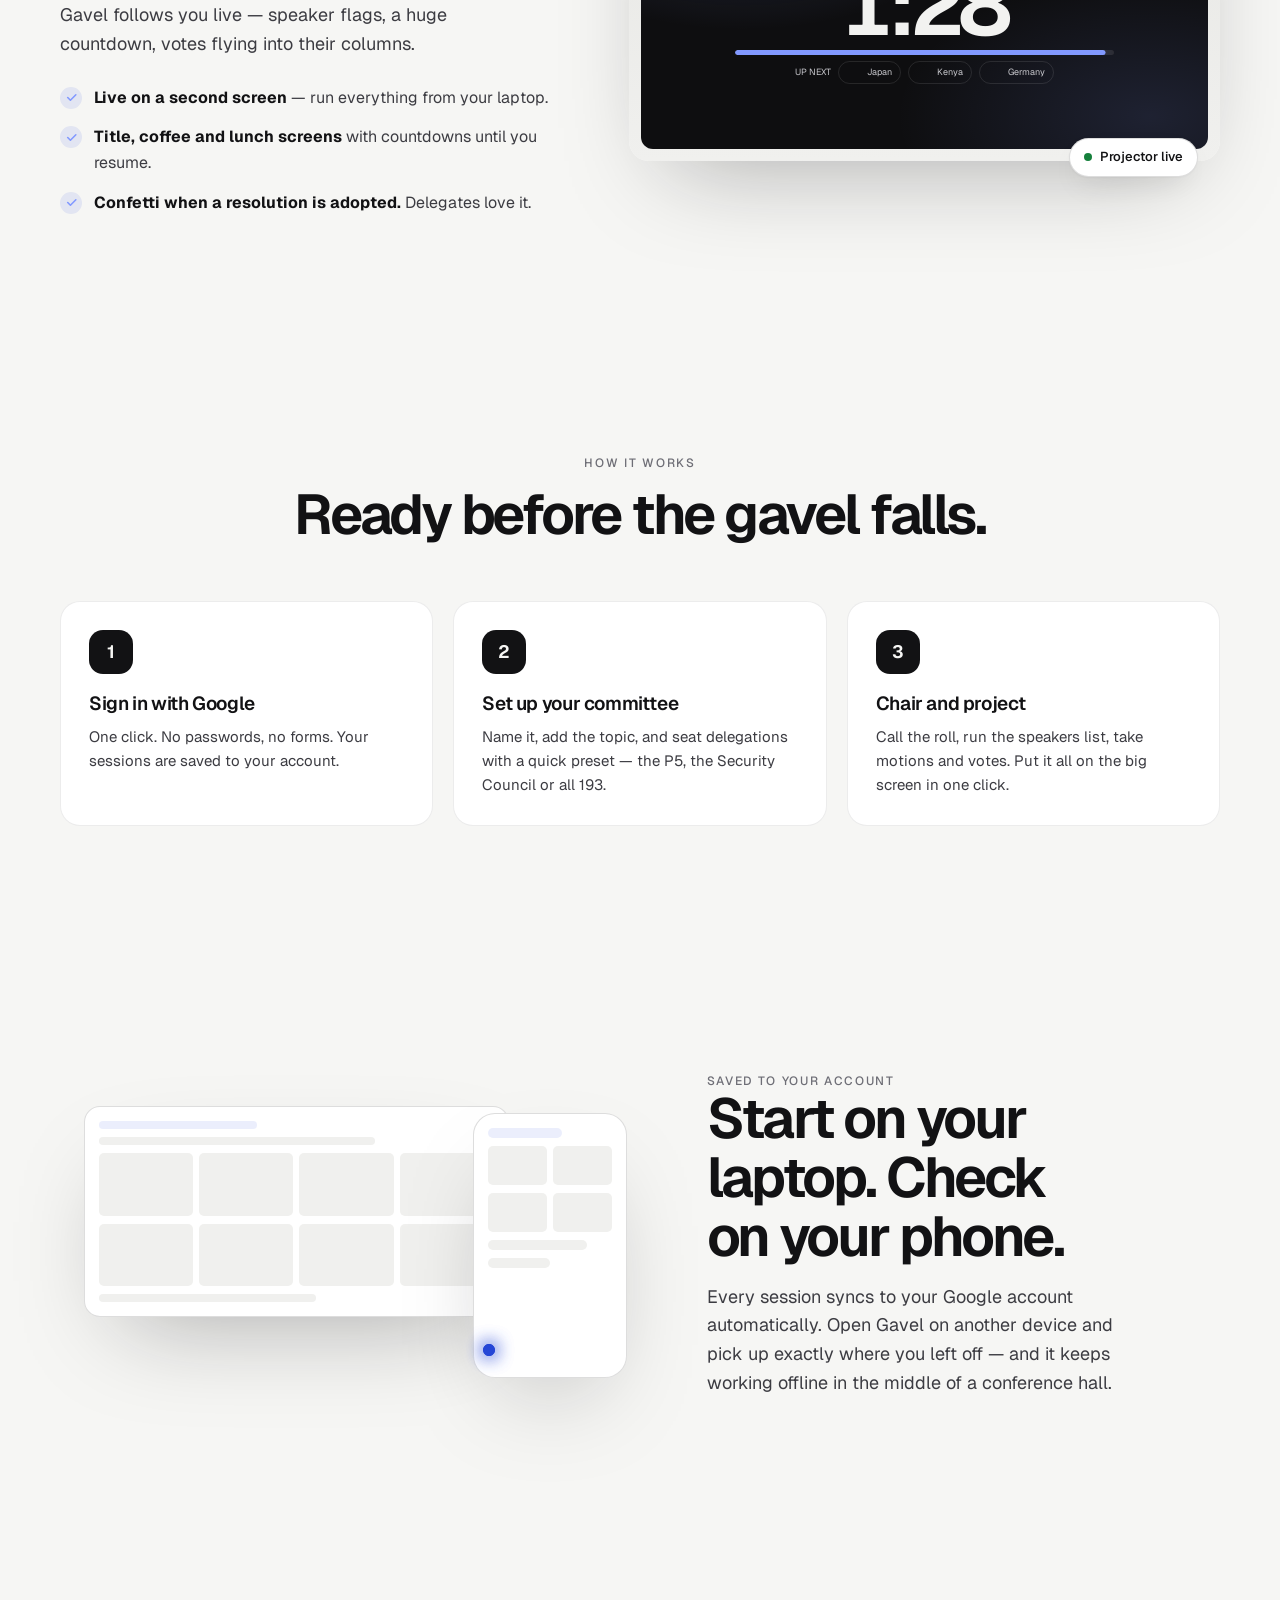
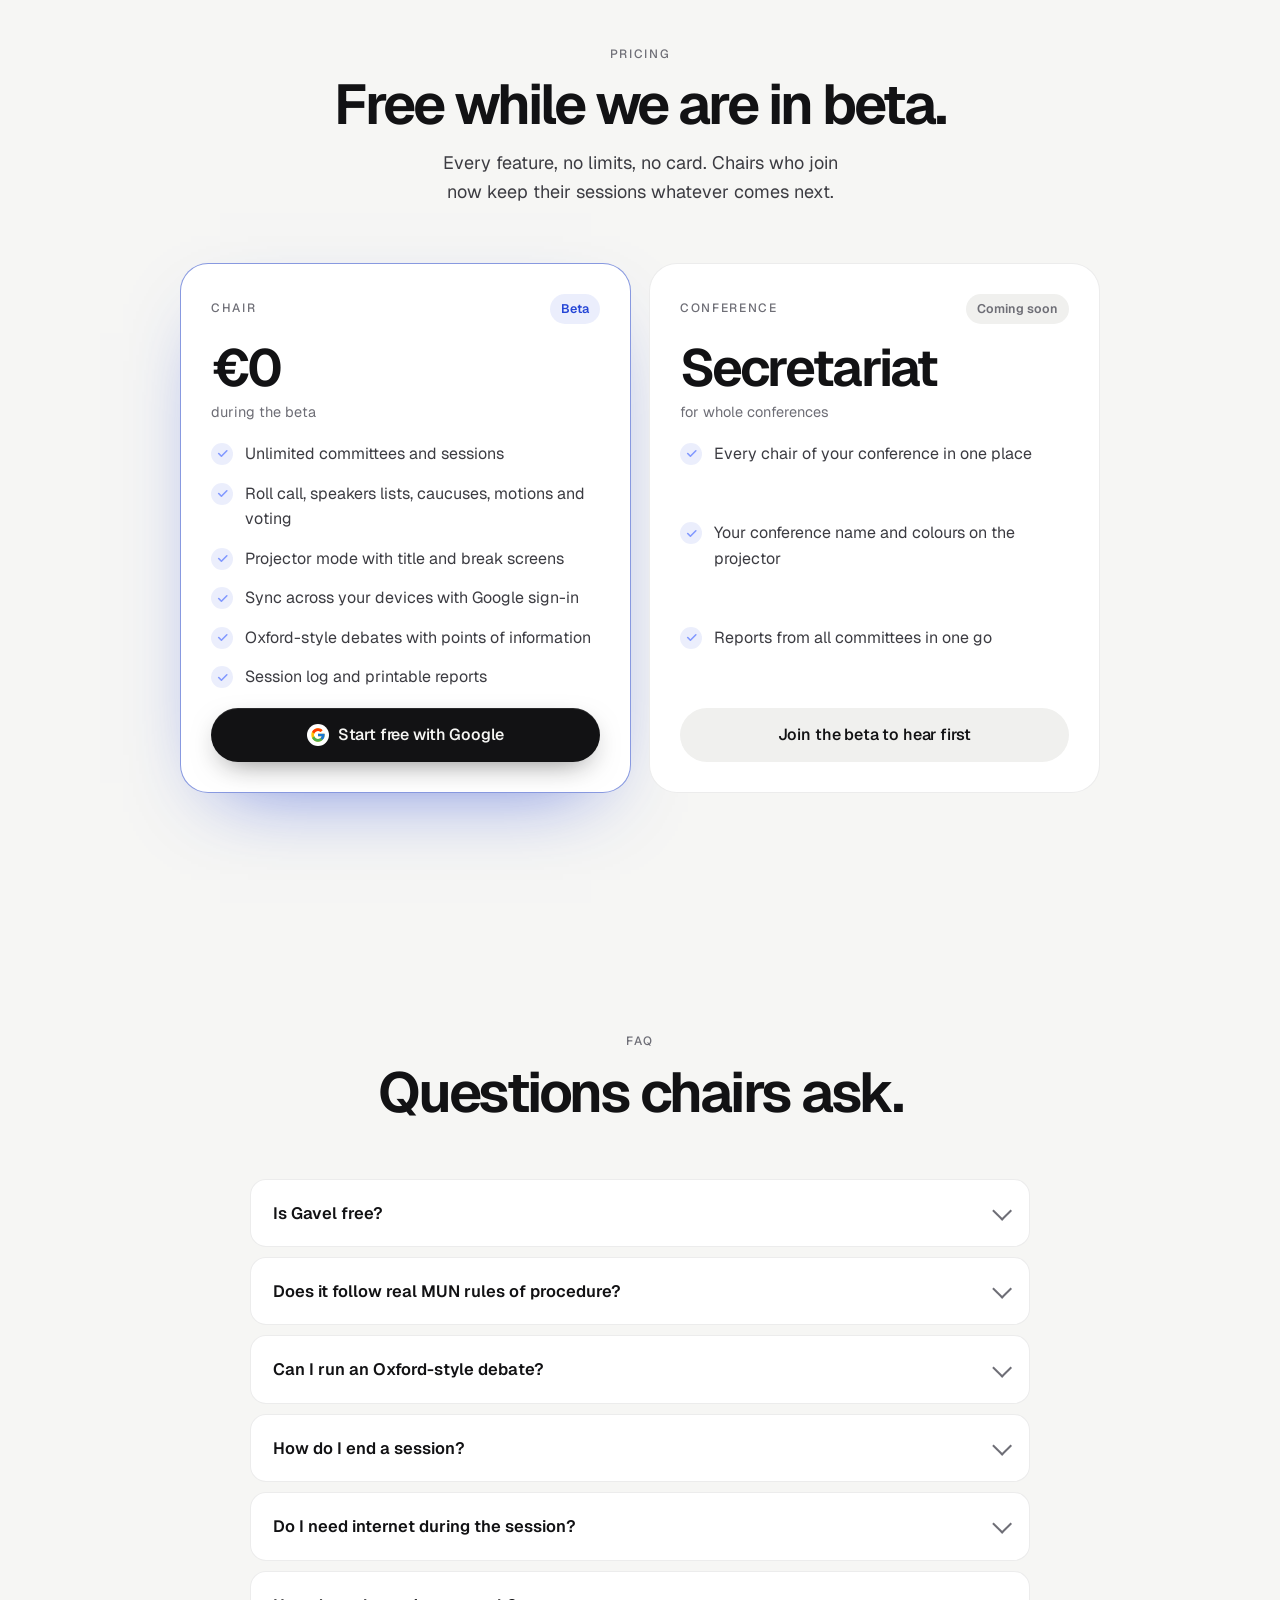
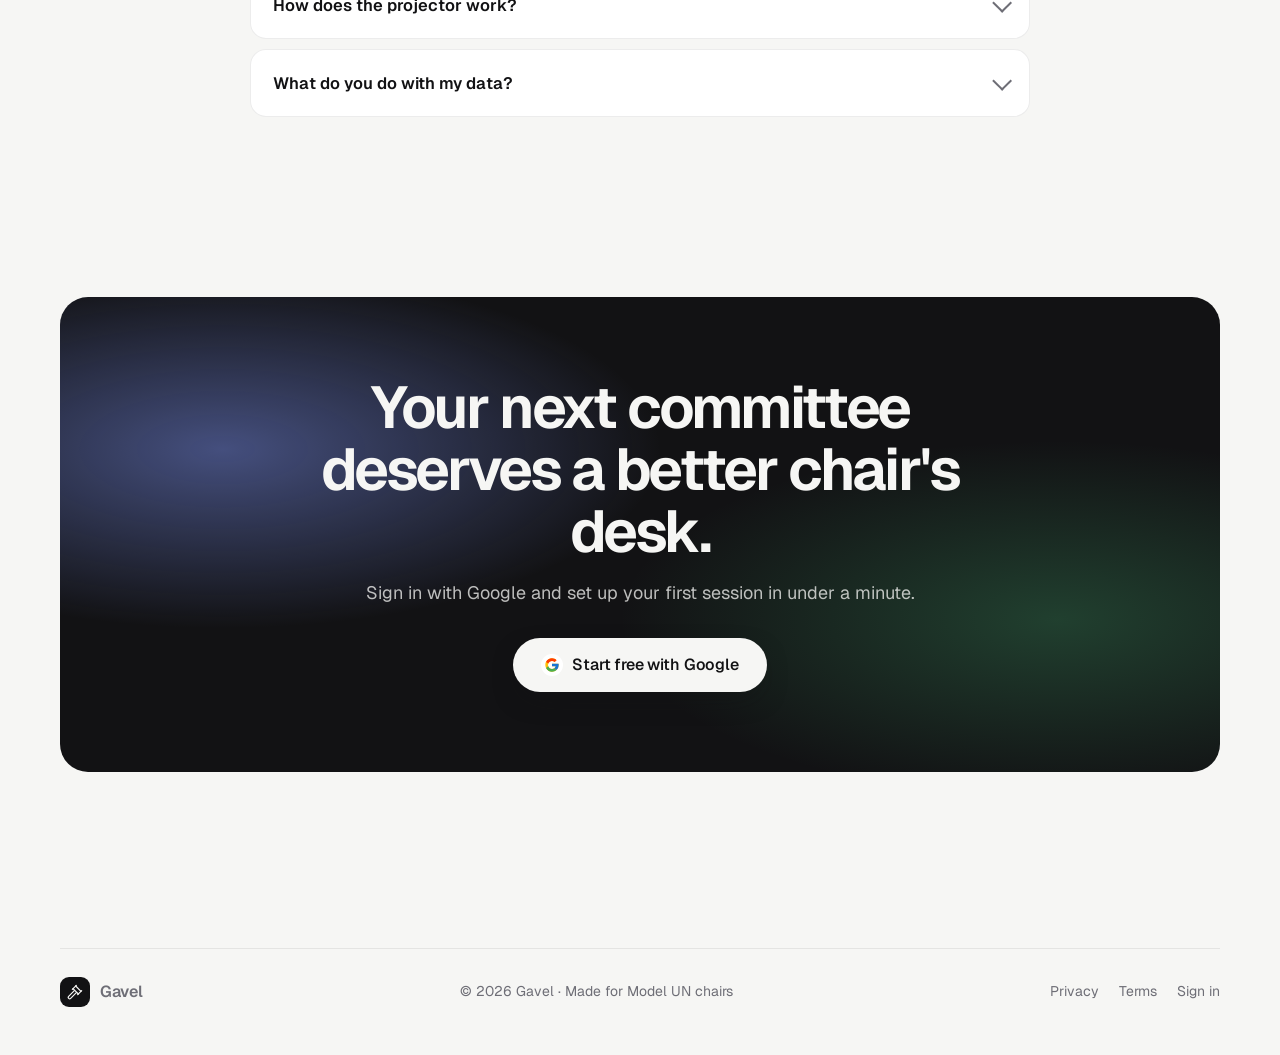
==== commit 97d5dd22: "End sessions and run Oxford-style debates End closes a session: every timer stops, the projector sho" ====
--- a/index.html
+++ b/index.html
@@ -32,7 +32,7 @@
       <div class="hero-txt">
         <a class="chip fade-in" href="#projector" style="text-decoration:none"><b>New</b>Projector mode with live animations</a>
         <h1 class="display" id="headline">Chair your committee like it's the <em>General&nbsp;Assembly.</em></h1>
-        <p class="lead fade-in" style="--dl:.55s">Roll call with flags, speakers lists and timers, caucuses, motions and recorded votes — plus a stunning projector view for the room. One calm app for Model UN chairs.</p>
+        <p class="lead fade-in" style="--dl:.55s">Roll call with flags, speakers lists and timers, caucuses, motions, recorded votes and Oxford-style debates — plus a stunning projector view for the room. One calm app for Model UN chairs.</p>
         <div class="cta-row fade-in" style="--dl:.7s">
           <a class="btn primary lg" href="login.html" data-auth-link><span data-g></span>Start free with Google</a>
           <a class="btn soft lg" href="#demo">See it in action</a>
@@ -154,7 +154,7 @@
     <div class="plans">
       <article class="plan best rv"><div class="plan-top"><span class="eyebrow">Chair</span><span class="tag">Beta</span></div>
         <div class="price"><b>€0</b><span>during the beta</span></div>
-        <ul class="ticks"><li><span>Unlimited committees and sessions</span></li><li><span>Roll call, speakers lists, caucuses, motions and voting</span></li><li><span>Projector mode with title and break screens</span></li><li><span>Sync across your devices with Google sign-in</span></li><li><span>Session log and printable reports</span></li></ul>
+        <ul class="ticks"><li><span>Unlimited committees and sessions</span></li><li><span>Roll call, speakers lists, caucuses, motions and voting</span></li><li><span>Projector mode with title and break screens</span></li><li><span>Sync across your devices with Google sign-in</span></li><li><span>Oxford-style debates with points of information</span></li><li><span>Session log and printable reports</span></li></ul>
         <a class="btn primary lg" href="login.html" data-auth-link><span data-g></span>Start free with Google</a></article>
       <article class="plan rv" style="--d:1"><div class="plan-top"><span class="eyebrow">Conference</span><span class="tag soft">Coming soon</span></div>
         <div class="price"><b>Secretariat</b><span>for whole conferences</span></div>
@@ -169,6 +169,8 @@
     <div class="faq rv">
       <details><summary>Is Gavel free?</summary><div class="ans">Yes — Gavel is free while it is in beta. If paid plans come later, you will hear about it well in advance, and your existing sessions stay yours.</div></details>
       <details><summary>Does it follow real MUN rules of procedure?</summary><div class="ans">Gavel follows the usual flow of most conferences: roll call with quorum at one-third, opening speeches, the general speakers list with yields, moderated and unmoderated caucuses, motions ranked by disruptiveness, and recorded votes with simple or two-thirds majorities. You stay in control of every decision.</div></details>
+      <details><summary>Can I run an Oxford-style debate?</summary><div class="ans">Yes. Set the motion, seat the Proposition and the Opposition, and Gavel alternates the speakers for you, shows protected time and points of information, and compares the room vote before and after to name the side that moved the room. The projector gets its own animated debate screen.</div></details>
+      <details><summary>How do I end a session?</summary><div class="ans">Press End in the top bar. Gavel stops every timer, shows a closing slide on the projector and opens the session report. You can reopen an ended session at any time.</div></details>
       <details><summary>Do I need internet during the session?</summary><div class="ans">Gavel keeps working offline and saves to the device. When the connection comes back, your sessions sync to your account.</div></details>
       <details><summary>How does the projector work?</summary><div class="ans">Click Present, then open Gavel in a second window on the projector and choose “Make this the projector”. It follows your main window live, so you run everything from your laptop.</div></details>
       <details><summary>What do you do with my data?</summary><div class="ans">We store your name, email and the sessions you create, only to run Gavel for you. We never sell your data. Read the <a href="privacy.html" style="color:var(--accent)">privacy policy</a> for the details.</div></details>
--- a/assets/site.css
+++ b/assets/site.css
@@ -278,3 +278,40 @@
 .plan .ticks{margin-top:0;flex:1}
 .plan .btn{align-self:stretch}
 @media (max-width:760px){.plans{grid-template-columns:1fr}}
+
+/* ───────────── phones & lite mode ───────────── */
+html{-webkit-tap-highlight-color:transparent}
+button,a,.btn,.opt,.chipb{touch-action:manipulation}
+html.lite .nav.scrolled .nav-in{-webkit-backdrop-filter:none;backdrop-filter:none;background:color-mix(in oklab,var(--bg) 94%,transparent)}
+html.lite .card,html.lite .desk-card{-webkit-backdrop-filter:none;backdrop-filter:none;background:var(--surface)}
+html.lite .hero-glow,html.lite .band::before,html.lite .screen-in::before,html.lite .desk-glow{animation:none}
+html.lite h1.display .w{animation-name:wordUpL}
+html.lite .sc-time .dg.chg{animation-name:digitL}
+@keyframes wordUpL{from{opacity:0;transform:translateY(.45em)}to{opacity:1;transform:none}}
+@keyframes digitL{from{opacity:0;transform:translateY(-30%)}to{opacity:1;transform:none}}
+html.lite .rv{animation-name:rvInL}
+@keyframes rvInL{from{opacity:0;transform:translateY(30px)}to{opacity:1;transform:none}}
+html.lite .feat:hover{transform:none;box-shadow:none}
+@media (max-width:640px){
+  .hero{padding:118px 0 30px}
+  .globe-bg{top:-60px;opacity:.4}
+  .stage{margin-top:44px}
+  .sec{padding:76px 0}
+  .sec-head{margin-bottom:36px}
+  .sub{font-size:16.5px}
+  .cta-row{width:100%;flex-direction:column}
+  .cta-row .btn{width:100%}
+  .nav{top:8px}
+  .nav-in{height:54px;padding:0 6px 0 14px}
+  .nav .right .btn.primary{--h:40px;padding:0 16px;font-size:14px}
+  .facts div{padding:20px 18px}
+  .feat{padding:22px}
+  .plan{padding:24px}
+  .band{padding:56px 22px;border-radius:24px}
+  .devices{height:260px}
+  .screen{padding:8px;border-radius:16px}
+  .m-main{padding:16px}
+  .m-cards{grid-template-columns:repeat(3,minmax(0,1fr));gap:8px}
+  .m-card:nth-child(n+10){display:none}
+  .foot-in{flex-direction:column;align-items:flex-start}
+}
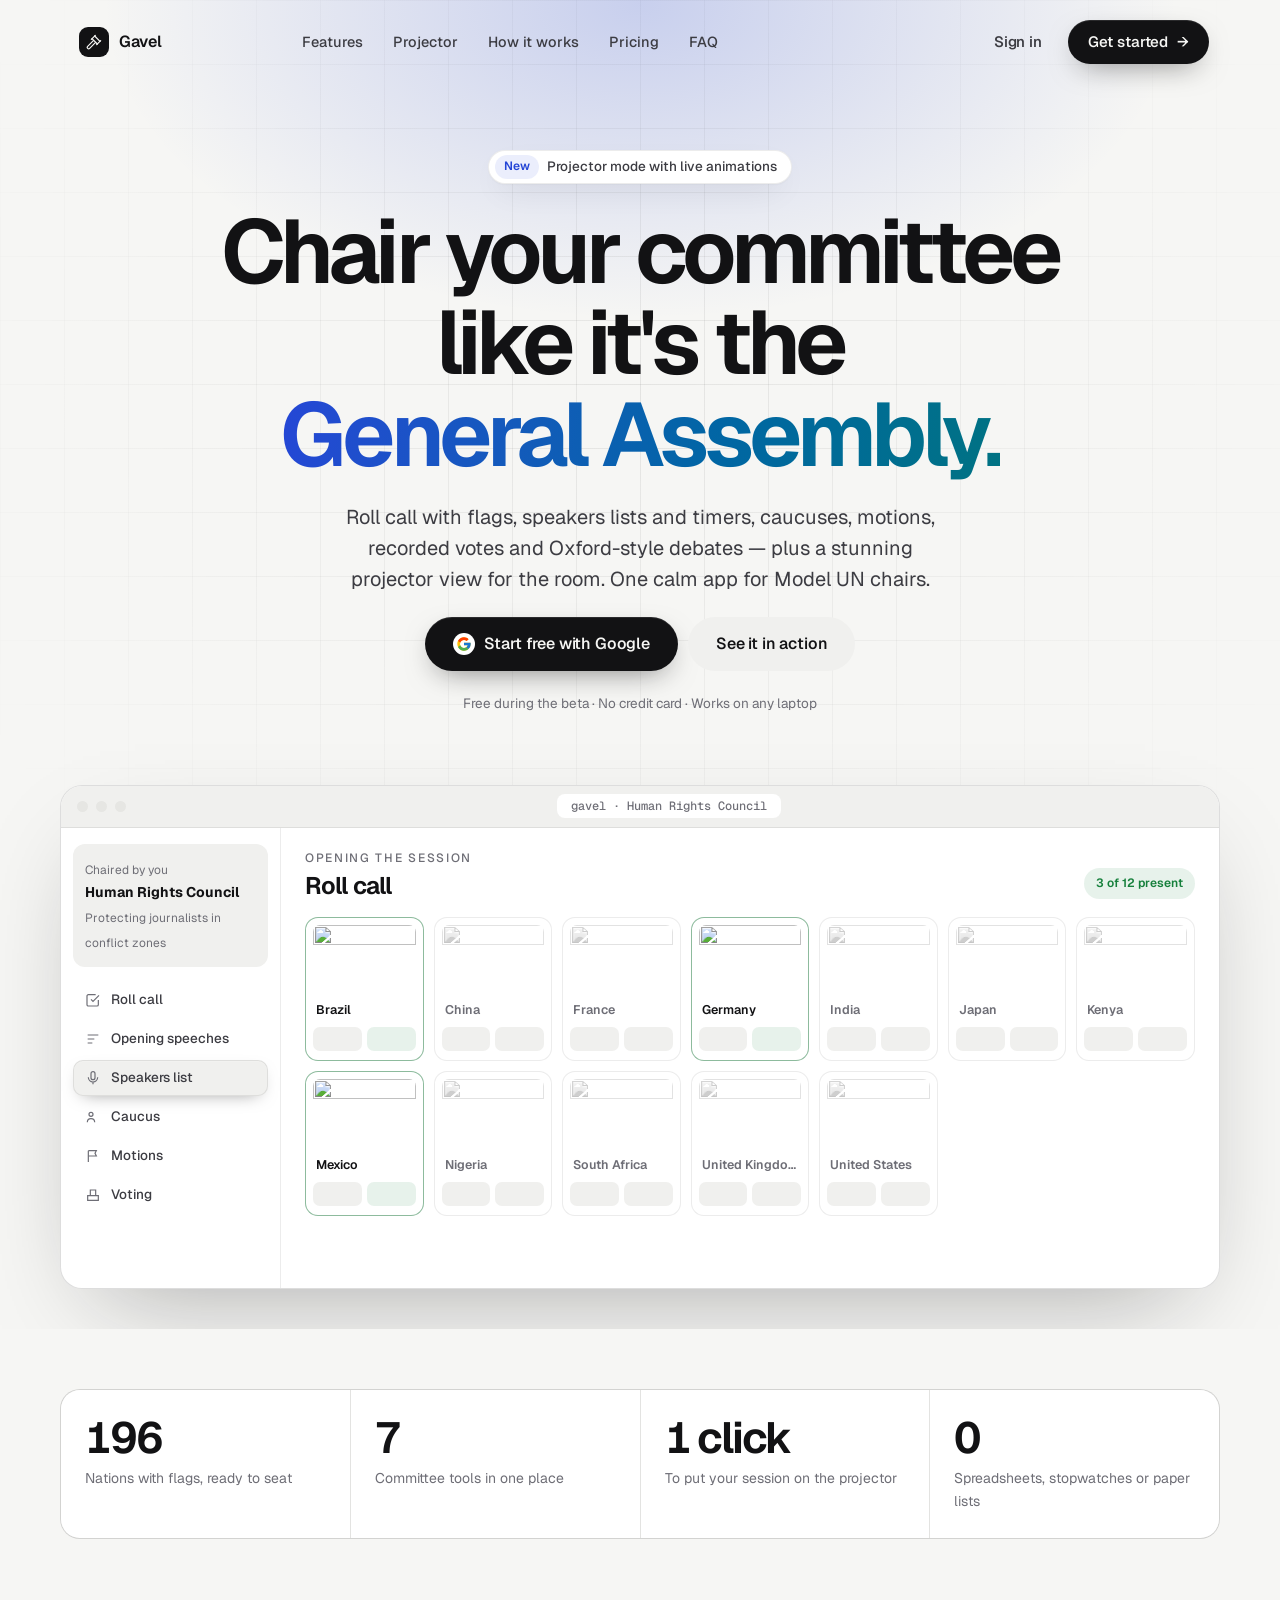
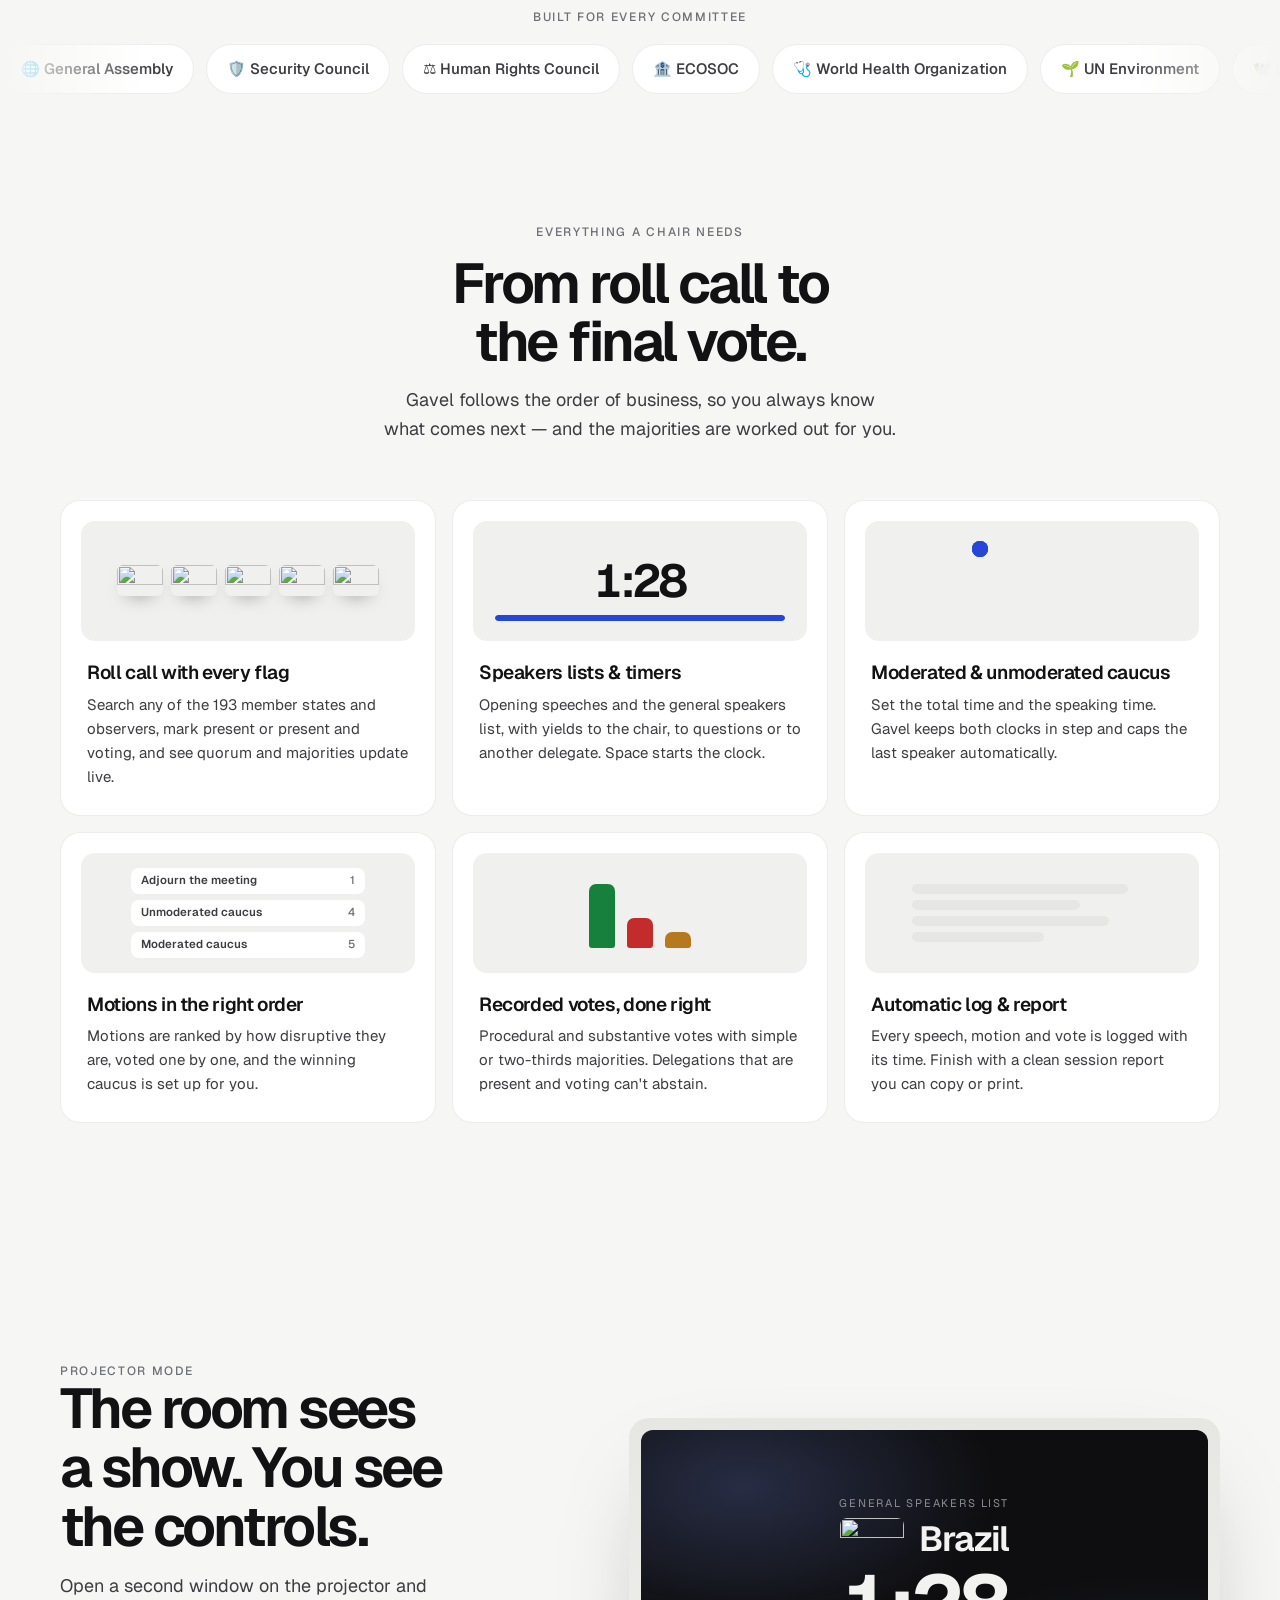
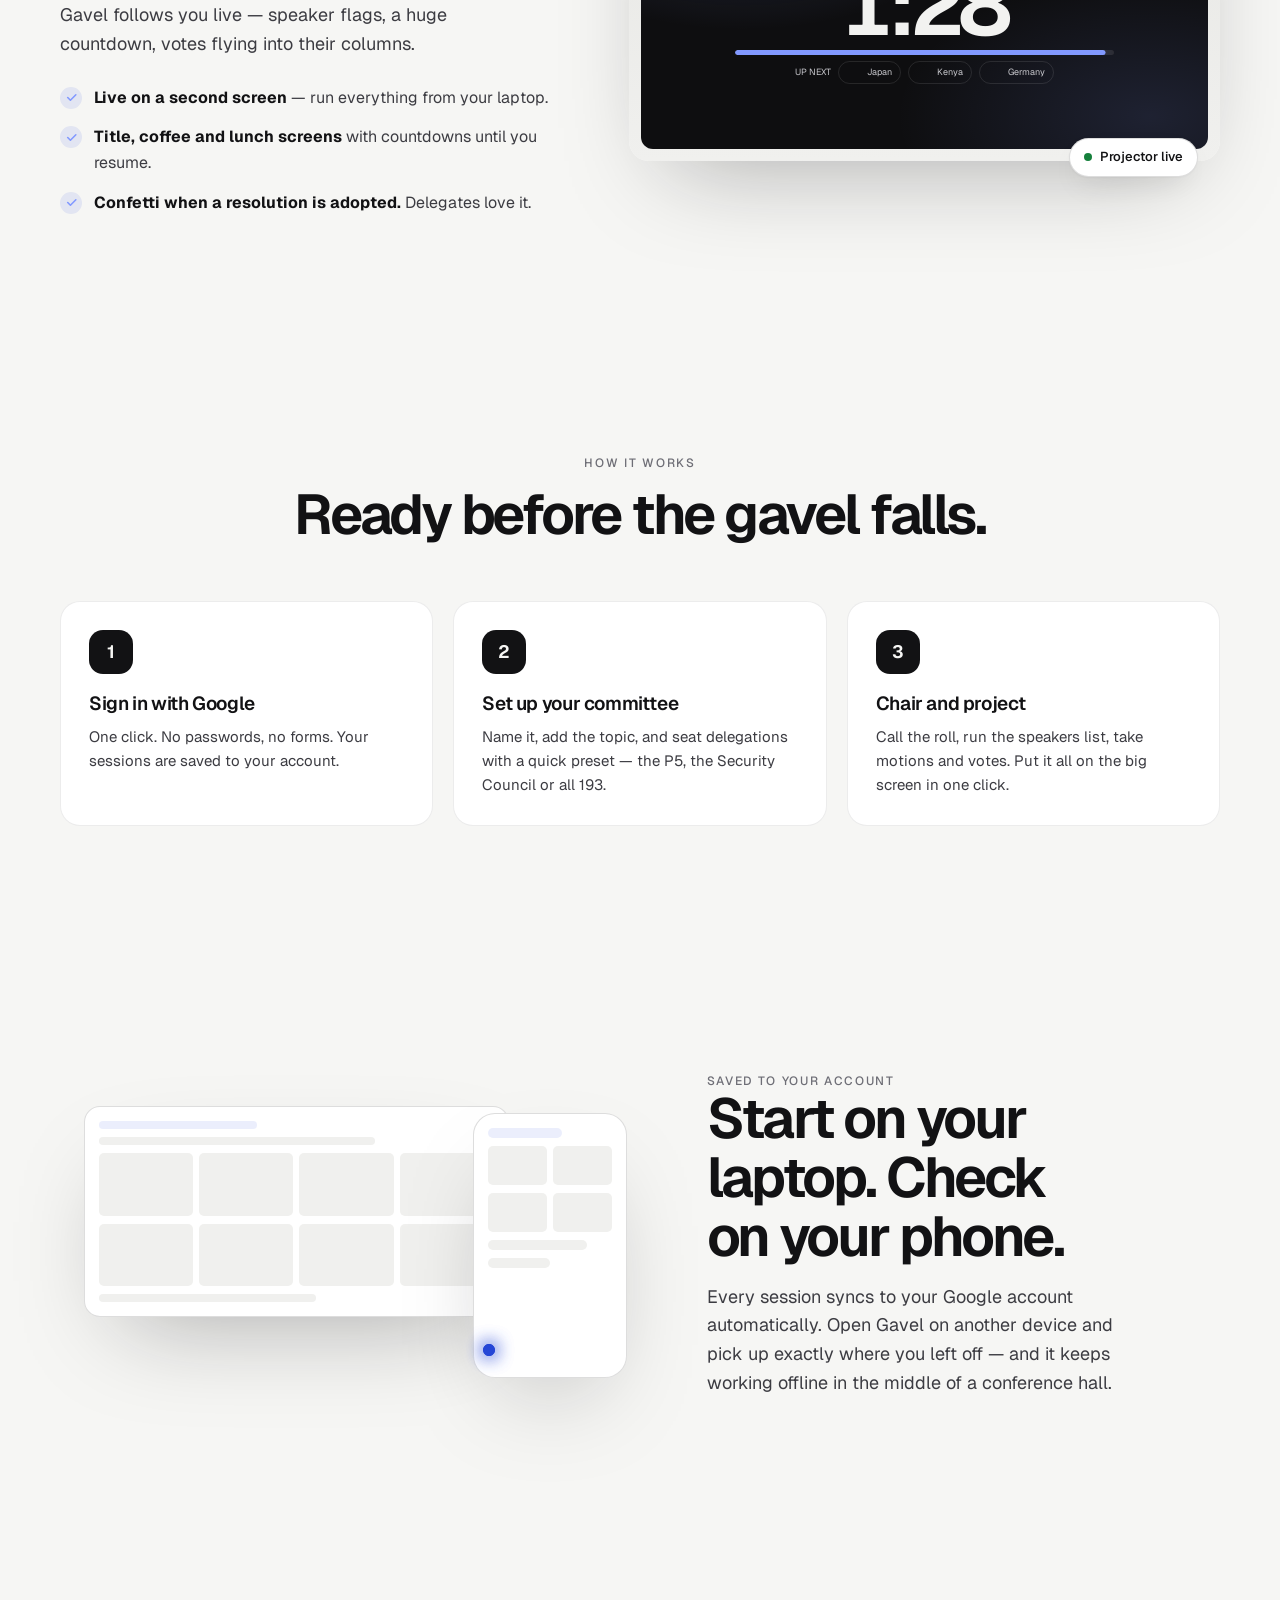
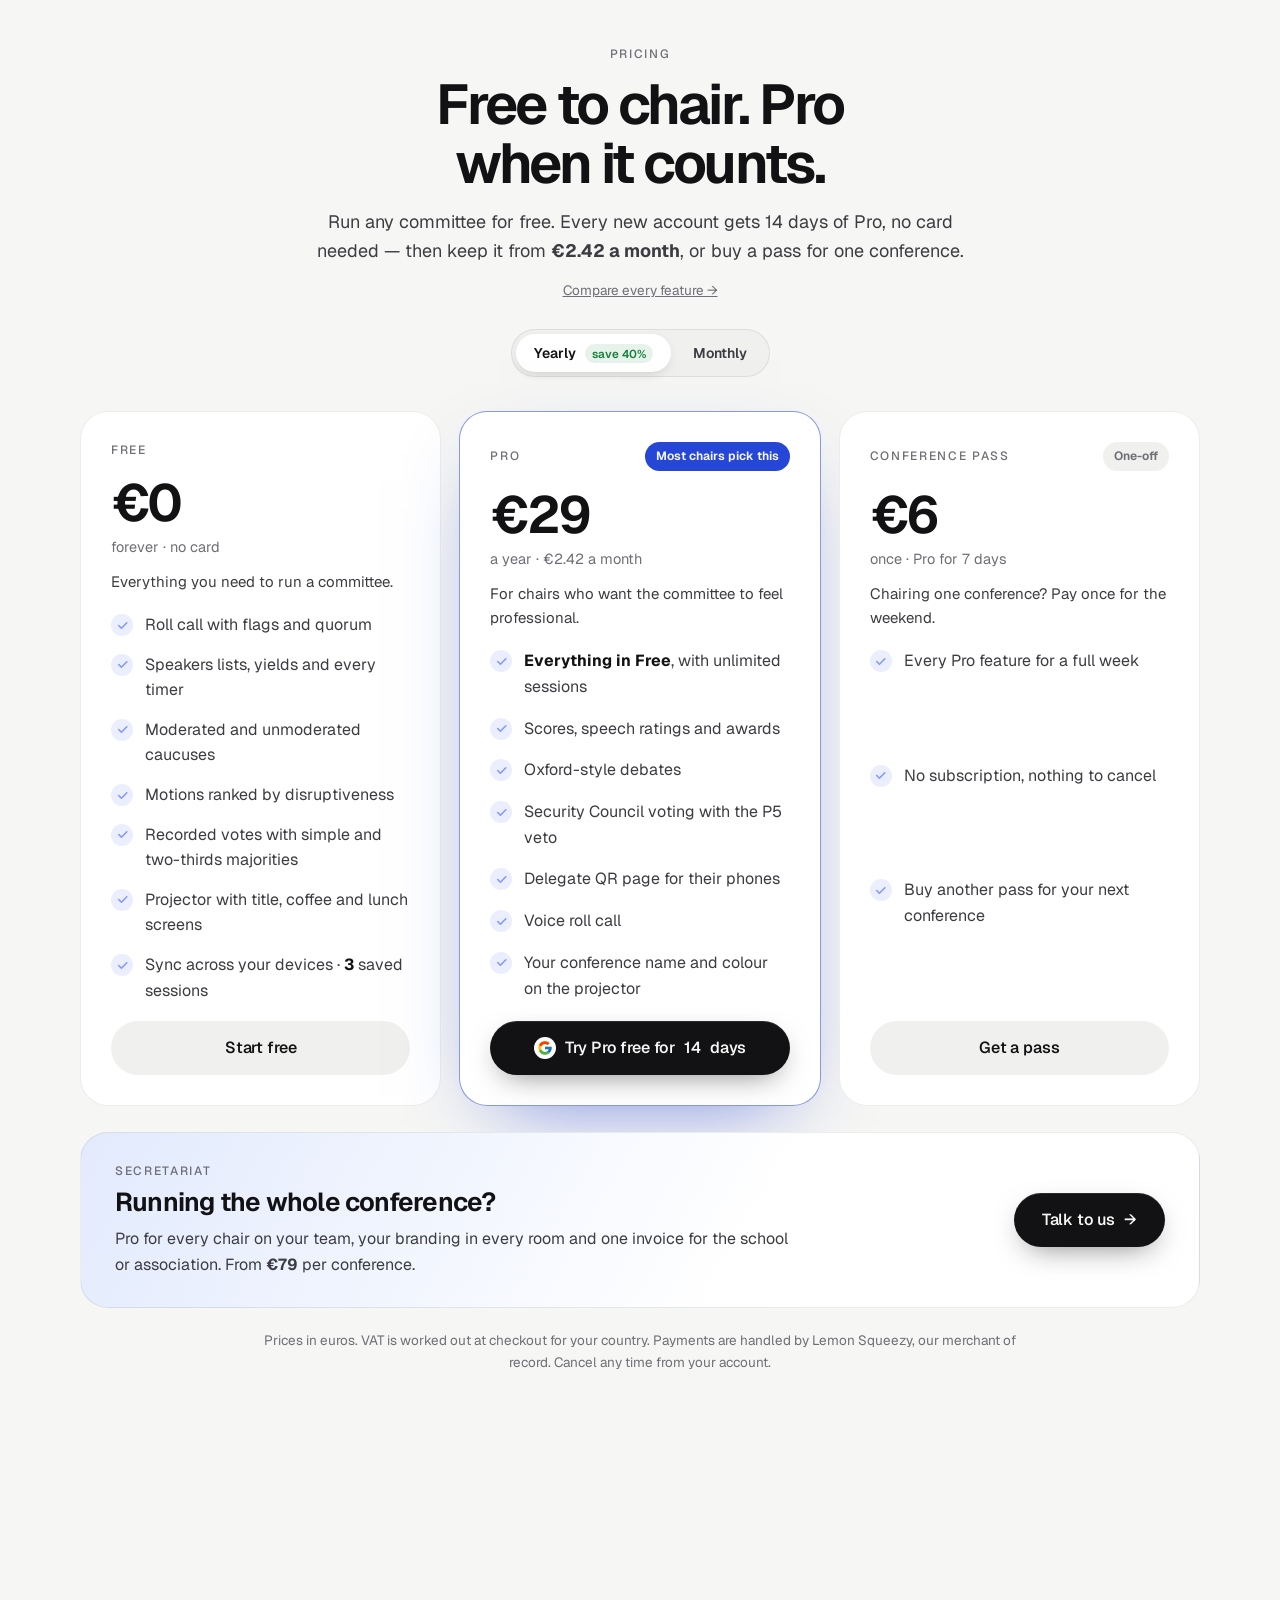
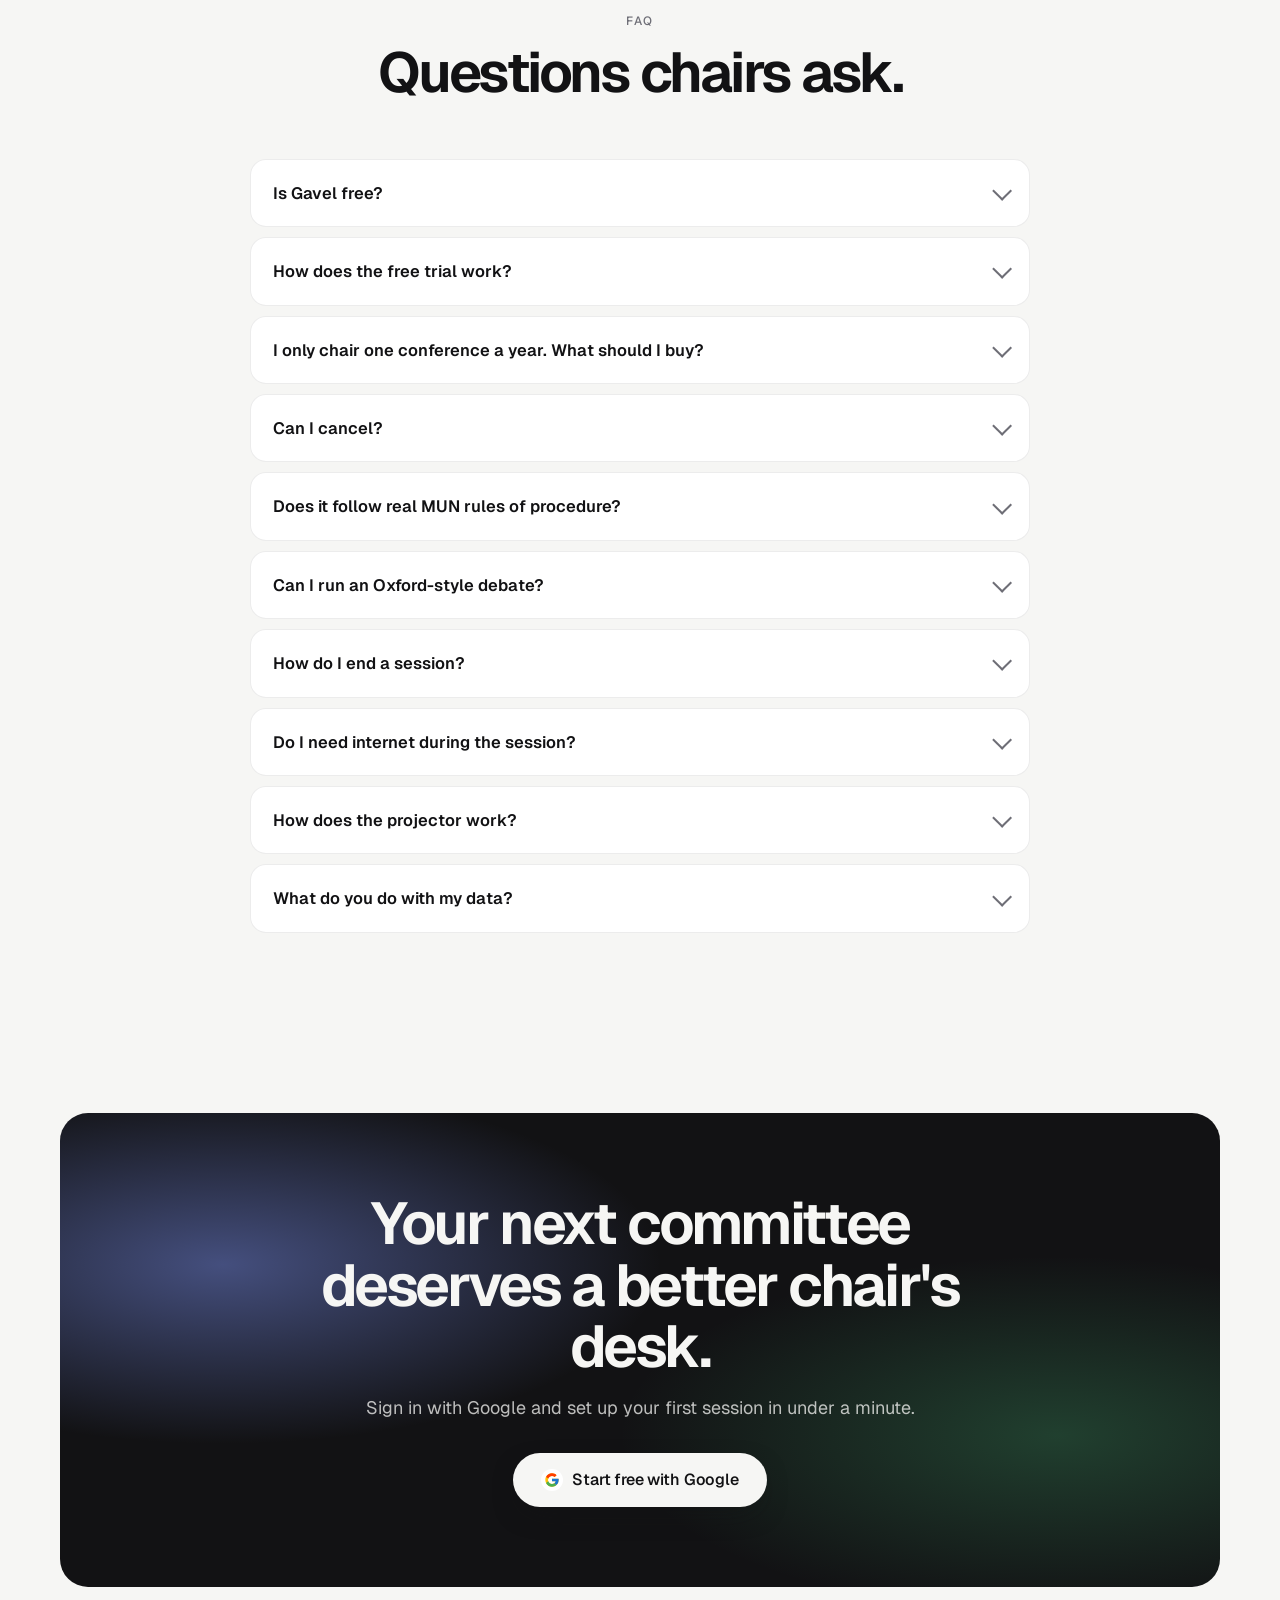
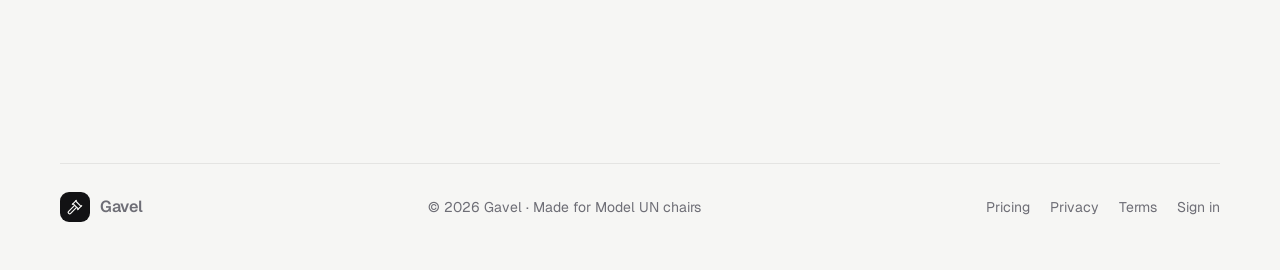
==== commit 56d94886: "Add Pro plans: trial, paywall, pricing page and billing worker - Free (3 sessions), 14-day Pro trial" ====
--- a/index.html
+++ b/index.html
@@ -13,6 +13,7 @@
 <link href="https://fonts.googleapis.com/css2?family=Geist:wght@400;500;600;700&family=Geist+Mono:wght@500&display=swap" rel="stylesheet">
 <link rel="stylesheet" href="assets/site.css">
 <script src="config.js"></script>
+<script src="assets/plans.js"></script>
 <script src="assets/site.js"></script>
 <script src="assets/auth.js"></script>
 </head>
@@ -20,7 +21,7 @@
 
 <header class="nav"><div class="wrap"><div class="nav-in">
   <a class="brand" href="./" aria-label="Gavel home"><span data-logo></span>Gavel</a>
-  <nav class="nav-links" aria-label="Sections"><a href="#features">Features</a><a href="#projector">Projector</a><a href="#how">How it works</a><a href="#pricing">Pricing</a><a href="#faq">FAQ</a></nav>
+  <nav class="nav-links" aria-label="Sections"><a href="#features">Features</a><a href="#projector">Projector</a><a href="#how">How it works</a><a href="pricing.html">Pricing</a><a href="#faq">FAQ</a></nav>
   <div class="right"><a class="btn ghost" href="login.html" data-auth-link>Sign in</a><a class="btn primary" href="login.html" data-auth-link>Get started <span class="arrow">→</span></a></div>
 </div></div></header>
 
@@ -150,24 +151,37 @@
 
   <!-- pricing -->
   <section class="sec" id="pricing"><div class="wrap">
-    <div class="sec-head"><div class="eyebrow rv">Pricing</div><h2 class="title rv" style="--d:1">Free while we are in beta.</h2><p class="sub rv" style="--d:2">Every feature, no limits, no card. Chairs who join now keep their sessions whatever comes next.</p></div>
-    <div class="plans">
-      <article class="plan best rv"><div class="plan-top"><span class="eyebrow">Chair</span><span class="tag">Beta</span></div>
-        <div class="price"><b>€0</b><span>during the beta</span></div>
-        <ul class="ticks"><li><span>Unlimited committees and sessions</span></li><li><span>Roll call, speakers lists, caucuses, motions and voting</span></li><li><span>Projector mode with title and break screens</span></li><li><span>Sync across your devices with Google sign-in</span></li><li><span>Oxford-style debates with points of information</span></li><li><span>Session log and printable reports</span></li></ul>
-        <a class="btn primary lg" href="login.html" data-auth-link><span data-g></span>Start free with Google</a></article>
-      <article class="plan rv" style="--d:1"><div class="plan-top"><span class="eyebrow">Conference</span><span class="tag soft">Coming soon</span></div>
-        <div class="price"><b>Secretariat</b><span>for whole conferences</span></div>
-        <ul class="ticks"><li><span>Every chair of your conference in one place</span></li><li><span>Your conference name and colours on the projector</span></li><li><span>Reports from all committees in one go</span></li></ul>
-        <a class="btn soft lg" href="login.html" data-auth-link>Join the beta to hear first</a></article>
-    </div>
+    <div class="sec-head"><div class="eyebrow rv">Pricing</div><h2 class="title rv" style="--d:1">Free to chair. Pro when it counts.</h2><p class="sub rv" style="--d:2">Run any committee for free. Every new account gets <span data-trial-days>14</span> days of Pro, no card needed — then keep it from <b>€2.42 a month</b>, or buy a pass for one conference.</p><a class="fine rv" style="--d:2" href="pricing.html">Compare every feature →</a></div>
+    <div class="bill rv" style="--d:2" role="group" aria-label="Billing period"><button class="on" data-bill="yearly">Yearly <span>save 40%</span></button><button data-bill="monthly">Monthly</button></div>
+    <div class="plans three">
+      <article class="plan rv"><div class="plan-top"><span class="eyebrow">Free</span></div>
+        <div class="price"><b>€0</b><span>forever · no card</span></div>
+        <p class="plan-for">Everything you need to run a committee.</p>
+        <ul class="ticks"><li><span>Roll call with flags and quorum</span></li><li><span>Speakers lists, yields and every timer</span></li><li><span>Moderated and unmoderated caucuses</span></li><li><span>Motions ranked by disruptiveness</span></li><li><span>Recorded votes with simple and two-thirds majorities</span></li><li><span>Projector with title, coffee and lunch screens</span></li><li><span>Sync across your devices · <b data-free-sessions>3</b> saved sessions</span></li></ul>
+        <a class="btn soft lg" href="login.html" data-auth-link>Start free</a></article>
+      <article class="plan best rv" style="--d:1"><div class="plan-top"><span class="eyebrow">Pro</span><span class="tag">Most chairs pick this</span></div>
+        <div class="price"><b data-price-pro>€29</b><span data-price-pro-sub>a year · €2.42 a month</span></div>
+        <p class="plan-for">For chairs who want the committee to feel professional.</p>
+        <ul class="ticks"><li><span><b>Everything in Free</b>, with unlimited sessions</span></li><li><span>Scores, speech ratings and awards</span></li><li><span>Oxford-style debates</span></li><li><span>Security Council voting with the P5 veto</span></li><li><span>Delegate QR page for their phones</span></li><li><span>Voice roll call</span></li><li><span>Your conference name and colour on the projector</span></li></ul>
+        <a class="btn primary lg" href="login.html" data-auth-link><span data-g></span>Try Pro free for <span data-trial-days>14</span> days</a></article>
+      <article class="plan rv" style="--d:2"><div class="plan-top"><span class="eyebrow">Conference Pass</span><span class="tag soft">One-off</span></div>
+        <div class="price"><b data-price-pass>€6</b><span>once · Pro for <span data-pass-days>7</span> days</span></div>
+        <p class="plan-for">Chairing one conference? Pay once for the weekend.</p>
+        <ul class="ticks"><li><span>Every Pro feature for a full week</span></li><li><span>No subscription, nothing to cancel</span></li><li><span>Buy another pass for your next conference</span></li></ul>
+        <a class="btn soft lg" href="login.html" data-auth-link>Get a pass</a></article>
+    </div>
+    <div class="secretariat rv" id="secretariat"><div><div class="eyebrow">Secretariat</div><h3>Running the whole conference?</h3><p>Pro for every chair on your team, your branding in every room and one invoice for the school or association. From <b data-price-sec>€79</b> per conference.</p></div><a class="btn primary lg" data-contact href="pricing.html#secretariat">Talk to us <span class="arrow">→</span></a></div>
+    <p class="fine plans-fine rv">Prices in euros. VAT is worked out at checkout for your country. Payments are handled by Lemon Squeezy, our merchant of record. Cancel any time from your account.</p>
   </div></section>
 
   <!-- faq -->
   <section class="sec" id="faq"><div class="wrap">
     <div class="sec-head"><div class="eyebrow rv">FAQ</div><h2 class="title rv" style="--d:1">Questions chairs ask.</h2></div>
     <div class="faq rv">
-      <details><summary>Is Gavel free?</summary><div class="ans">Yes — Gavel is free while it is in beta. If paid plans come later, you will hear about it well in advance, and your existing sessions stay yours.</div></details>
+      <details><summary>Is Gavel free?</summary><div class="ans">Yes. The Free plan runs a whole committee — roll call, speakers lists, caucuses, motions, voting and the projector — with no time limit. Pro adds scores and awards, Oxford debates, Security Council voting, the delegate QR page, voice roll call, branding and unlimited sessions.</div></details>
+      <details><summary>How does the free trial work?</summary><div class="ans">Every new account gets <span data-trial-days>14</span> days of Pro, with no card. When it ends you simply drop back to Free — nothing is charged and nothing is deleted. Sessions over the Free limit stay readable; you just can't open new ones until you upgrade or remove a few.</div></details>
+      <details><summary>I only chair one conference a year. What should I buy?</summary><div class="ans">The Conference Pass: one payment, Pro for a full week, no subscription to cancel. Buy another one when your next conference comes around.</div></details>
+      <details><summary>Can I cancel?</summary><div class="ans">Any time, from your account menu in the app. You keep Pro until the end of the period you paid for. EU customers can also withdraw within 14 days of a first purchase — see the <a href="terms.html#payments" style="color:var(--accent)">terms</a>.</div></details>
       <details><summary>Does it follow real MUN rules of procedure?</summary><div class="ans">Gavel follows the usual flow of most conferences: roll call with quorum at one-third, opening speeches, the general speakers list with yields, moderated and unmoderated caucuses, motions ranked by disruptiveness, and recorded votes with simple or two-thirds majorities. You stay in control of every decision.</div></details>
       <details><summary>Can I run an Oxford-style debate?</summary><div class="ans">Yes. Set the motion, seat the Proposition and the Opposition, and Gavel alternates the speakers for you, shows protected time and points of information, and compares the room vote before and after to name the side that moved the room. The projector gets its own animated debate screen.</div></details>
       <details><summary>How do I end a session?</summary><div class="ans">Press End in the top bar. Gavel stops every timer, shows a closing slide on the projector and opens the session report. You can reopen an ended session at any time.</div></details>
@@ -185,11 +199,30 @@
 <footer class="foot"><div class="wrap"><div class="foot-in">
   <a class="brand" href="./"><span data-logo></span>Gavel</a>
   <span>© <span id="yr"></span> Gavel · Made for Model UN chairs</span>
-  <nav><a href="privacy.html">Privacy</a><a href="terms.html">Terms</a><a href="login.html" data-auth-link>Sign in</a></nav>
+  <nav><a href="pricing.html">Pricing</a><a href="privacy.html">Privacy</a><a href="terms.html">Terms</a><a href="login.html" data-auth-link>Sign in</a></nav>
 </div></div></footer>
 
 <script>
 (() => {
+
+// prices come from assets/plans.js, so they change in one place
+(() => {
+  const P = window.GAVEL_PLANS; if (!P) return;
+  const eur = n => '€' + (Number.isInteger(n) ? n : n.toFixed(2)), save = Math.round(100 - P.yearly.price / (P.monthly.price * 12) * 100);
+  const set = (sel, v) => document.querySelectorAll(sel).forEach(e => { e.textContent = v; });
+  set('[data-trial-days]', P.trialDays); set('[data-free-sessions]', P.freeSessions); set('[data-price-pass]', eur(P.pass.price)); set('[data-pass-days]', P.pass.days); set('[data-price-sec]', eur(P.secretariat.from));
+  document.querySelectorAll('[data-bill] span').forEach(e => { e.textContent = 'save ' + save + '%'; });
+  const bill = k => {
+    document.querySelectorAll('[data-bill]').forEach(b => b.classList.toggle('on', b.dataset.bill === k));
+    set('[data-price-pro]', eur(k === 'yearly' ? P.yearly.price : P.monthly.price));
+    set('[data-price-pro-sub]', k === 'yearly' ? 'a year · ' + eur(+(P.yearly.price / 12).toFixed(2)) + ' a month' : 'a month · cancel any time');
+  };
+  document.querySelectorAll('[data-bill]').forEach(b => b.addEventListener('click', () => bill(b.dataset.bill)));
+  bill('yearly');
+  const mail = (window.GAVEL_CONFIG || {}).contactEmail;
+  document.querySelectorAll('[data-contact]').forEach(a => { if (mail) a.href = 'mailto:' + mail + '?subject=' + encodeURIComponent('Gavel for our conference'); });
+  document.querySelectorAll('[data-contact-text]').forEach(e => { e.textContent = mail || 'the email on our privacy page'; });
+})();
 const { splitWords, reveal, nav, globe, GOOGLE_G, fillLogos } = window.GavelSite, { getUser, href } = window.GavelAuth;
 fillLogos();
 document.querySelectorAll('[data-g]').forEach(e => e.outerHTML = `<span style="display:grid;place-items:center;width:22px;height:22px;border-radius:50%;background:#fff;padding:3px">${GOOGLE_G}</span>`);
--- a/assets/site.css
+++ b/assets/site.css
@@ -274,7 +274,7 @@
 .tag{padding:5px 11px;border-radius:99px;background:var(--accent-soft);color:var(--accent);font-size:12.5px;font-weight:600}
 .tag.soft{background:var(--surface-2);color:var(--muted)}
 .price b{display:block;font:650 52px/1 var(--sans);letter-spacing:-.05em}
-.price span{display:block;margin-top:6px;color:var(--muted);font-size:14.5px}
+.price > span{display:block;margin-top:6px;color:var(--muted);font-size:14.5px}
 .plan .ticks{margin-top:0;flex:1}
 .plan .btn{align-self:stretch}
 @media (max-width:760px){.plans{grid-template-columns:1fr}}
@@ -315,3 +315,34 @@
   .m-card:nth-child(n+10){display:none}
   .foot-in{flex-direction:column;align-items:flex-start}
 }
+
+/* ───────────── plans ───────────── */
+.bill{display:flex;gap:4px;width:max-content;margin:-28px auto 34px;padding:4px;border-radius:99px;background:var(--surface-2);border:1px solid var(--line)}
+.bill button{height:38px;padding:0 18px;border-radius:99px;font:600 14px var(--sans);color:var(--ink-2);transition:background-color .25s,color .25s,box-shadow .25s}
+.bill button span{margin-left:6px;padding:2px 7px;border-radius:99px;background:var(--yes-soft);color:var(--yes);font-size:11.5px}
+.bill button.on{background:var(--surface);color:var(--ink);box-shadow:0 4px 14px -6px rgba(0,0,0,.25)}
+.plans.three{grid-template-columns:repeat(3,minmax(0,1fr));max-width:1120px;align-items:stretch}
+.plans.three .plan.best{transform:translateY(-10px)}
+.plan-for{margin-top:-6px;color:var(--ink-2);font-size:15px}
+.plan .ticks li b{color:var(--ink)}
+.plan .tag{padding:5px 11px;border-radius:99px;background:var(--accent);color:var(--bg);font-size:12px;font-weight:650}
+.plan .tag.soft{background:var(--surface-2);color:var(--muted)}
+.secretariat{display:flex;align-items:center;justify-content:space-between;gap:28px;max-width:1120px;margin:26px auto 0;padding:30px 34px;border-radius:var(--r-xl);background:linear-gradient(120deg,color-mix(in oklab,var(--accent) 12%,var(--surface)),var(--surface) 60%);border:1px solid var(--line)}
+.secretariat h3{margin-top:8px;font:650 26px/1.15 var(--sans);letter-spacing:-.03em}
+.secretariat p{margin-top:8px;max-width:62ch;color:var(--ink-2)}
+.plans-fine{max-width:760px;margin:22px auto 0;text-align:center}
+@media (max-width:980px){.plans.three{grid-template-columns:1fr;max-width:520px}.plans.three .plan.best{transform:none;order:-1}.secretariat{flex-direction:column;align-items:flex-start;max-width:520px}.secretariat .btn{align-self:stretch}}
+/* ───────────── compare table ───────────── */
+.cmp-wrap{max-width:1000px;margin:0 auto;overflow-x:auto;border-radius:var(--r-xl);border:1px solid var(--line);background:var(--surface)}
+.cmp{width:100%;min-width:560px;border-collapse:collapse;font-size:15px}
+.cmp th,.cmp td{padding:15px 20px;text-align:center;border-bottom:1px solid var(--line)}
+.cmp th:first-child,.cmp td:first-child{text-align:left}
+.cmp thead th{position:sticky;top:0;background:var(--surface);font-weight:650}
+.cmp thead th.pro{color:var(--accent)}
+.cmp tbody tr.grp td{padding-top:26px;font:600 12px var(--sans);letter-spacing:.12em;text-transform:uppercase;color:var(--muted);border-bottom:0}
+.cmp tbody tr:last-child td{border-bottom:0}
+.cmp td small{display:block;margin-top:3px;color:var(--muted);font-size:13px}
+.cmp .y,.cmp .n{display:inline-grid;place-items:center;width:24px;height:24px;border-radius:50%}
+.cmp .y{background:var(--accent-soft);color:var(--accent)}
+.cmp .n{color:var(--faint)}
+.cmp td.pro{background:color-mix(in oklab,var(--accent) 5%,transparent)}
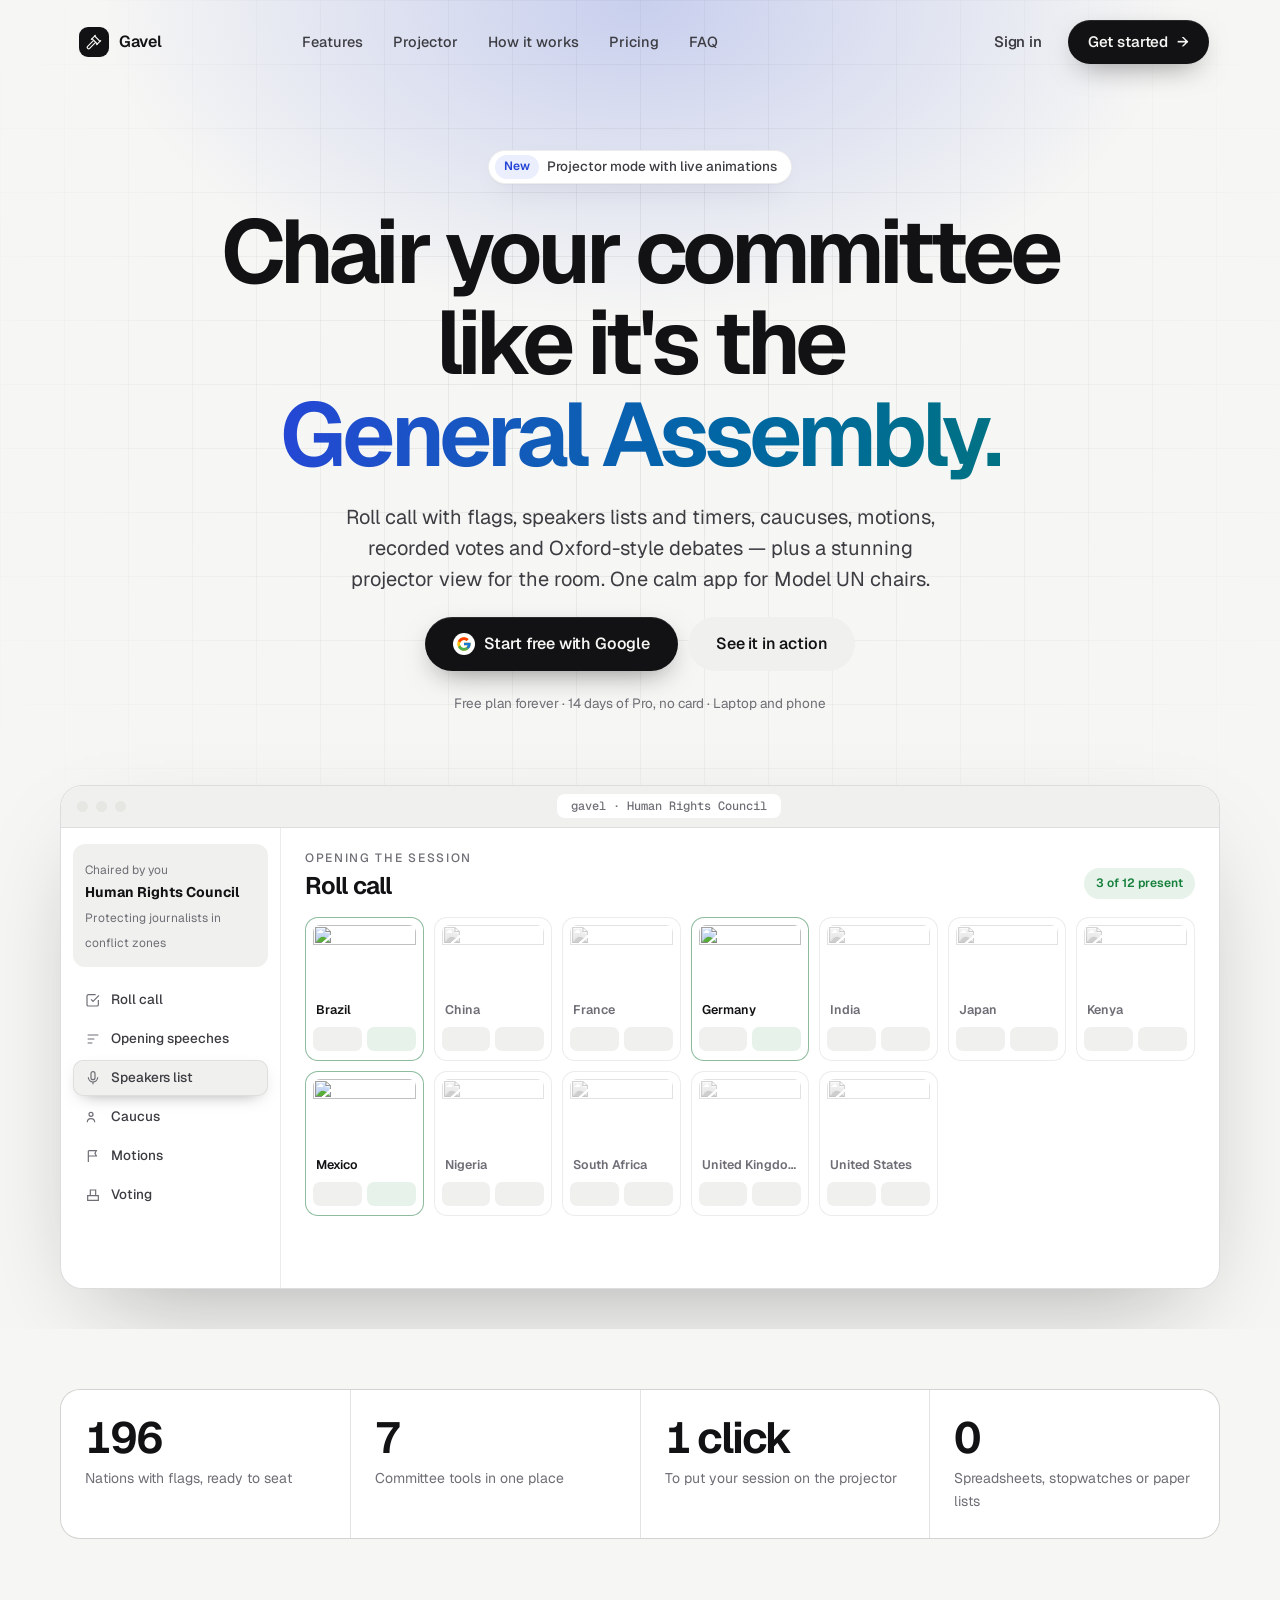
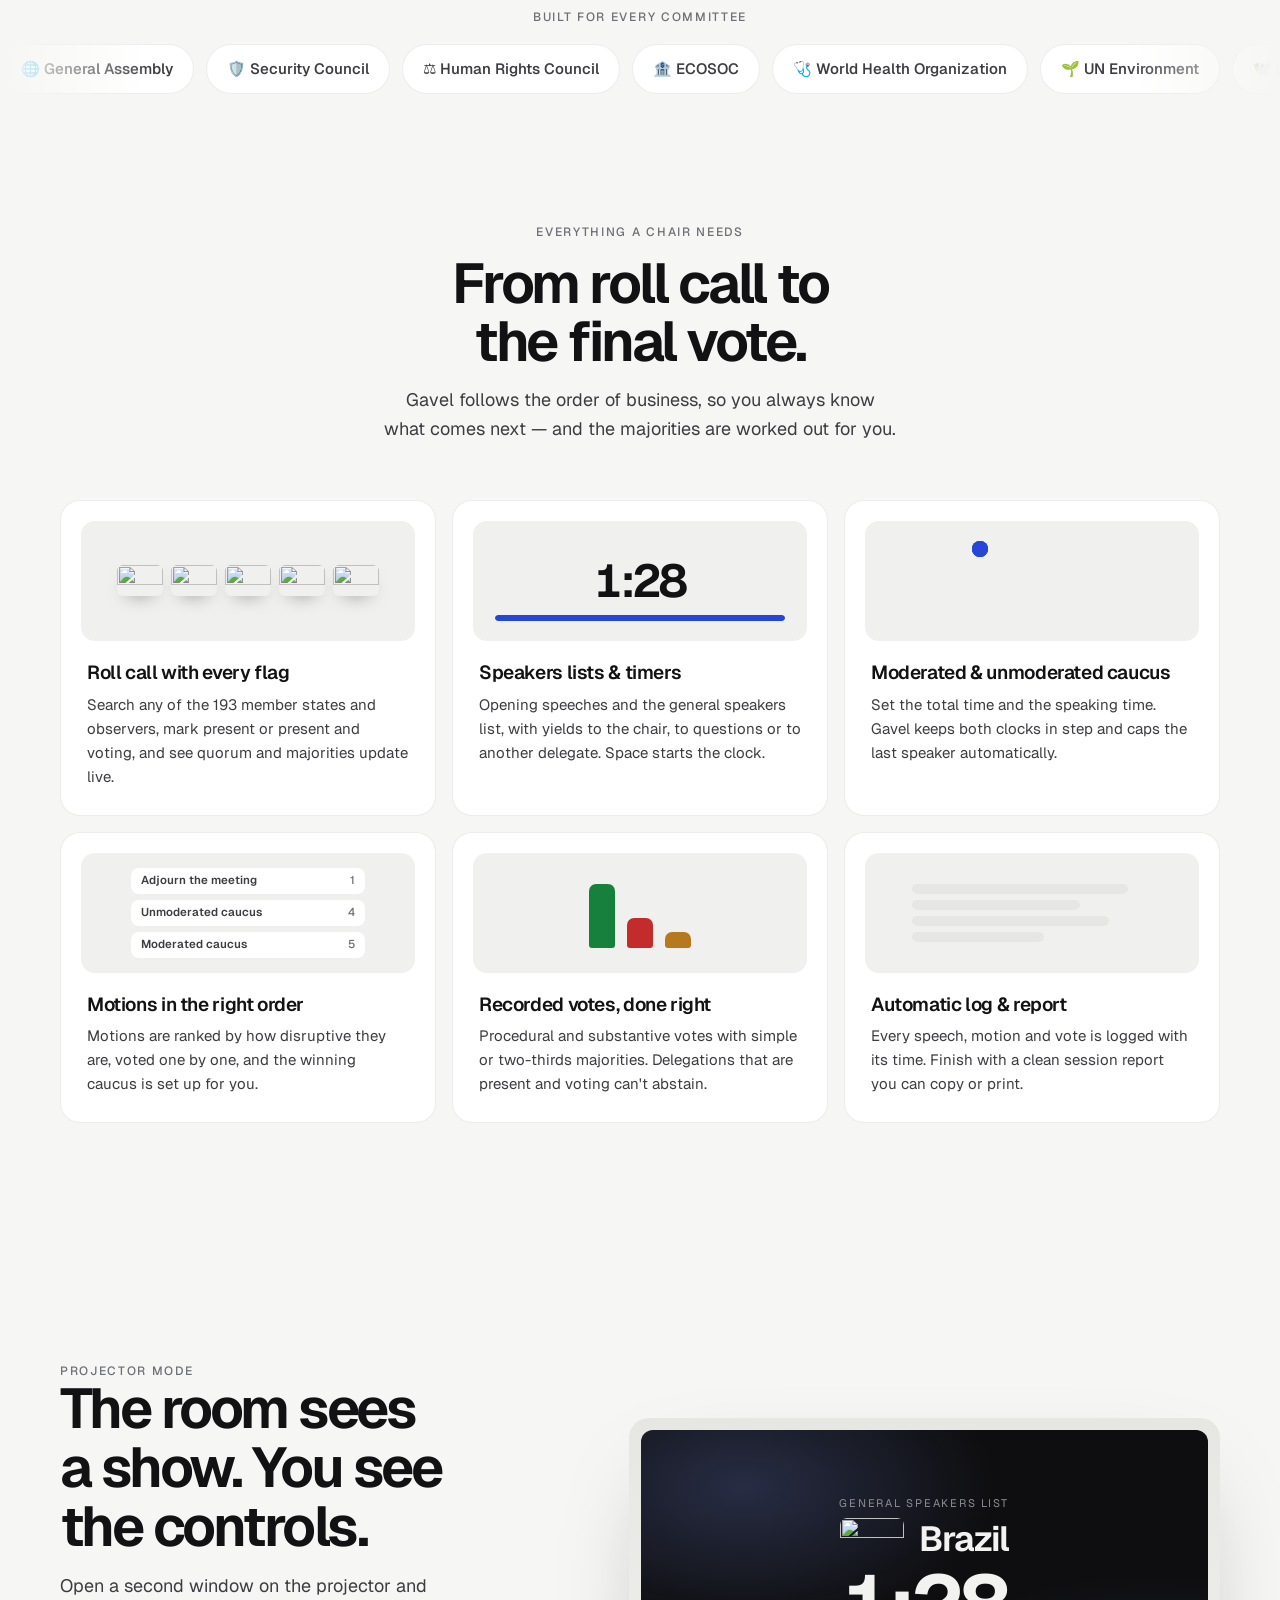
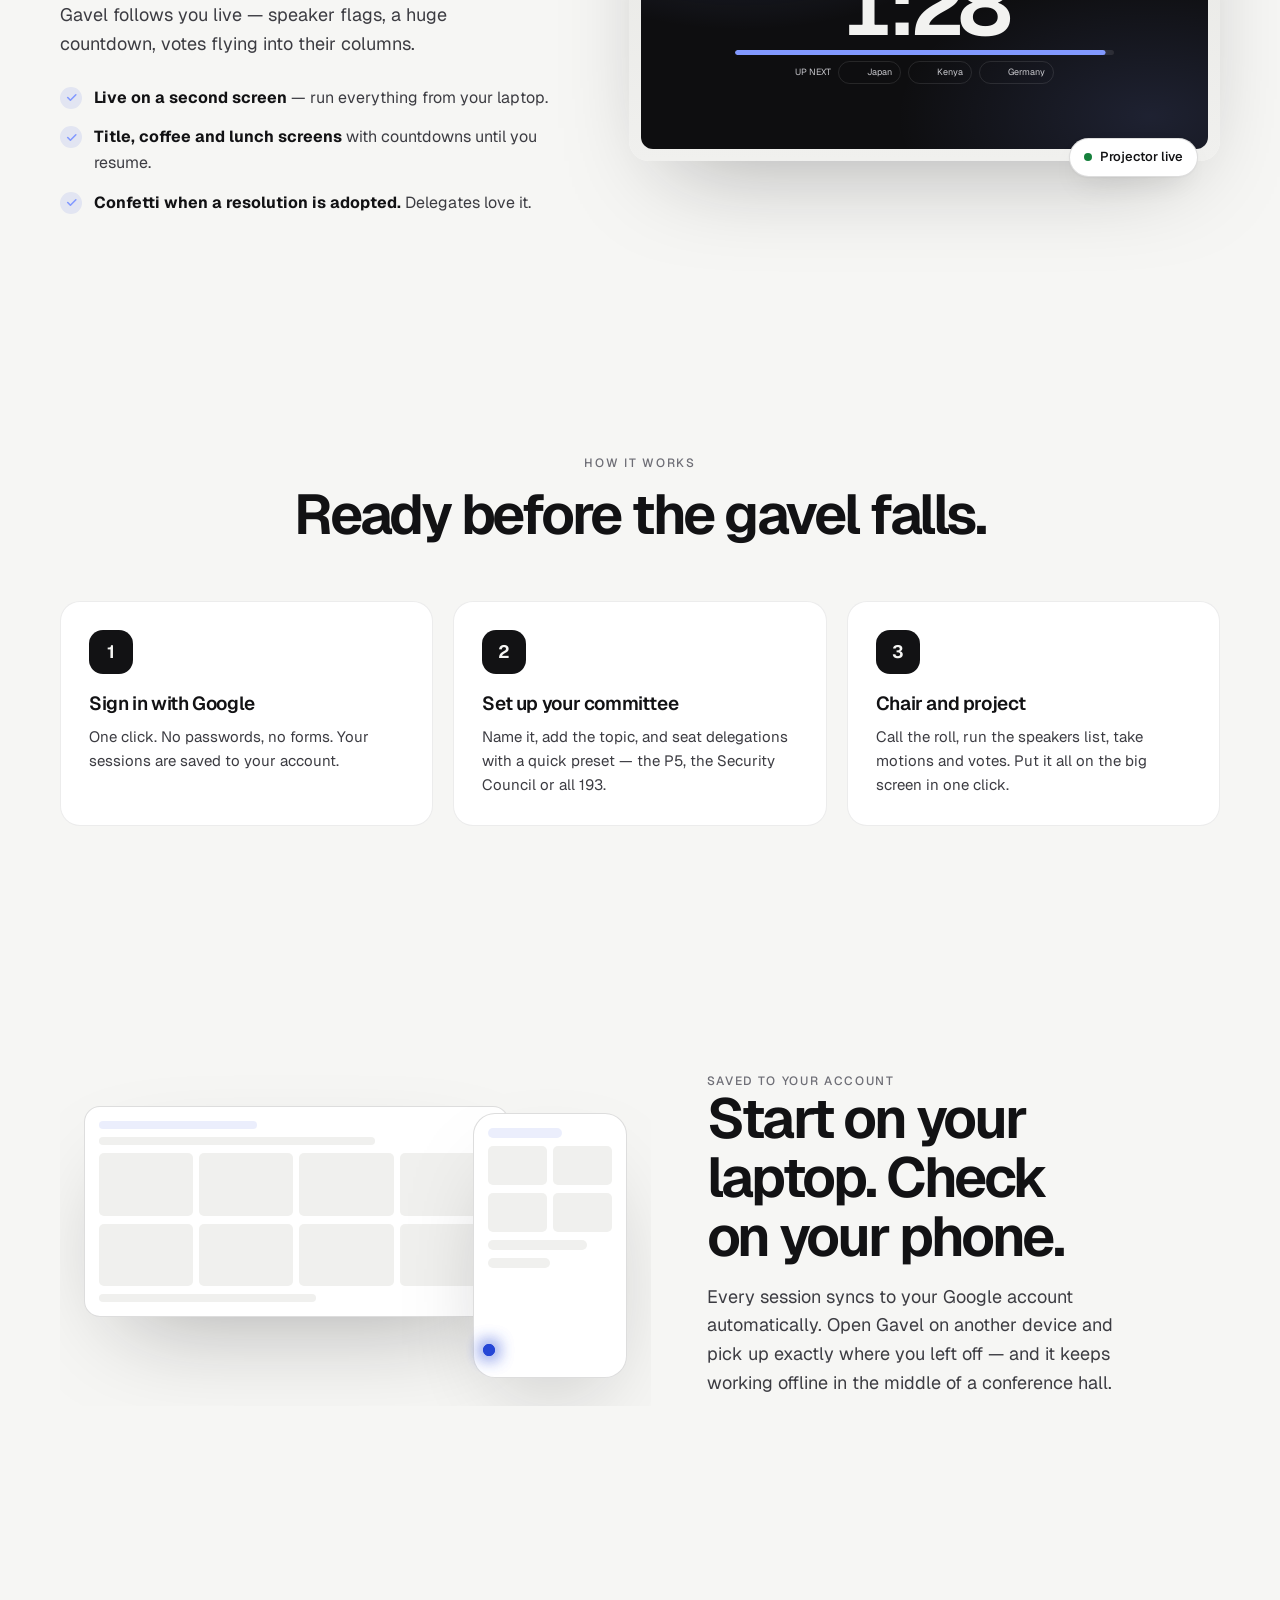
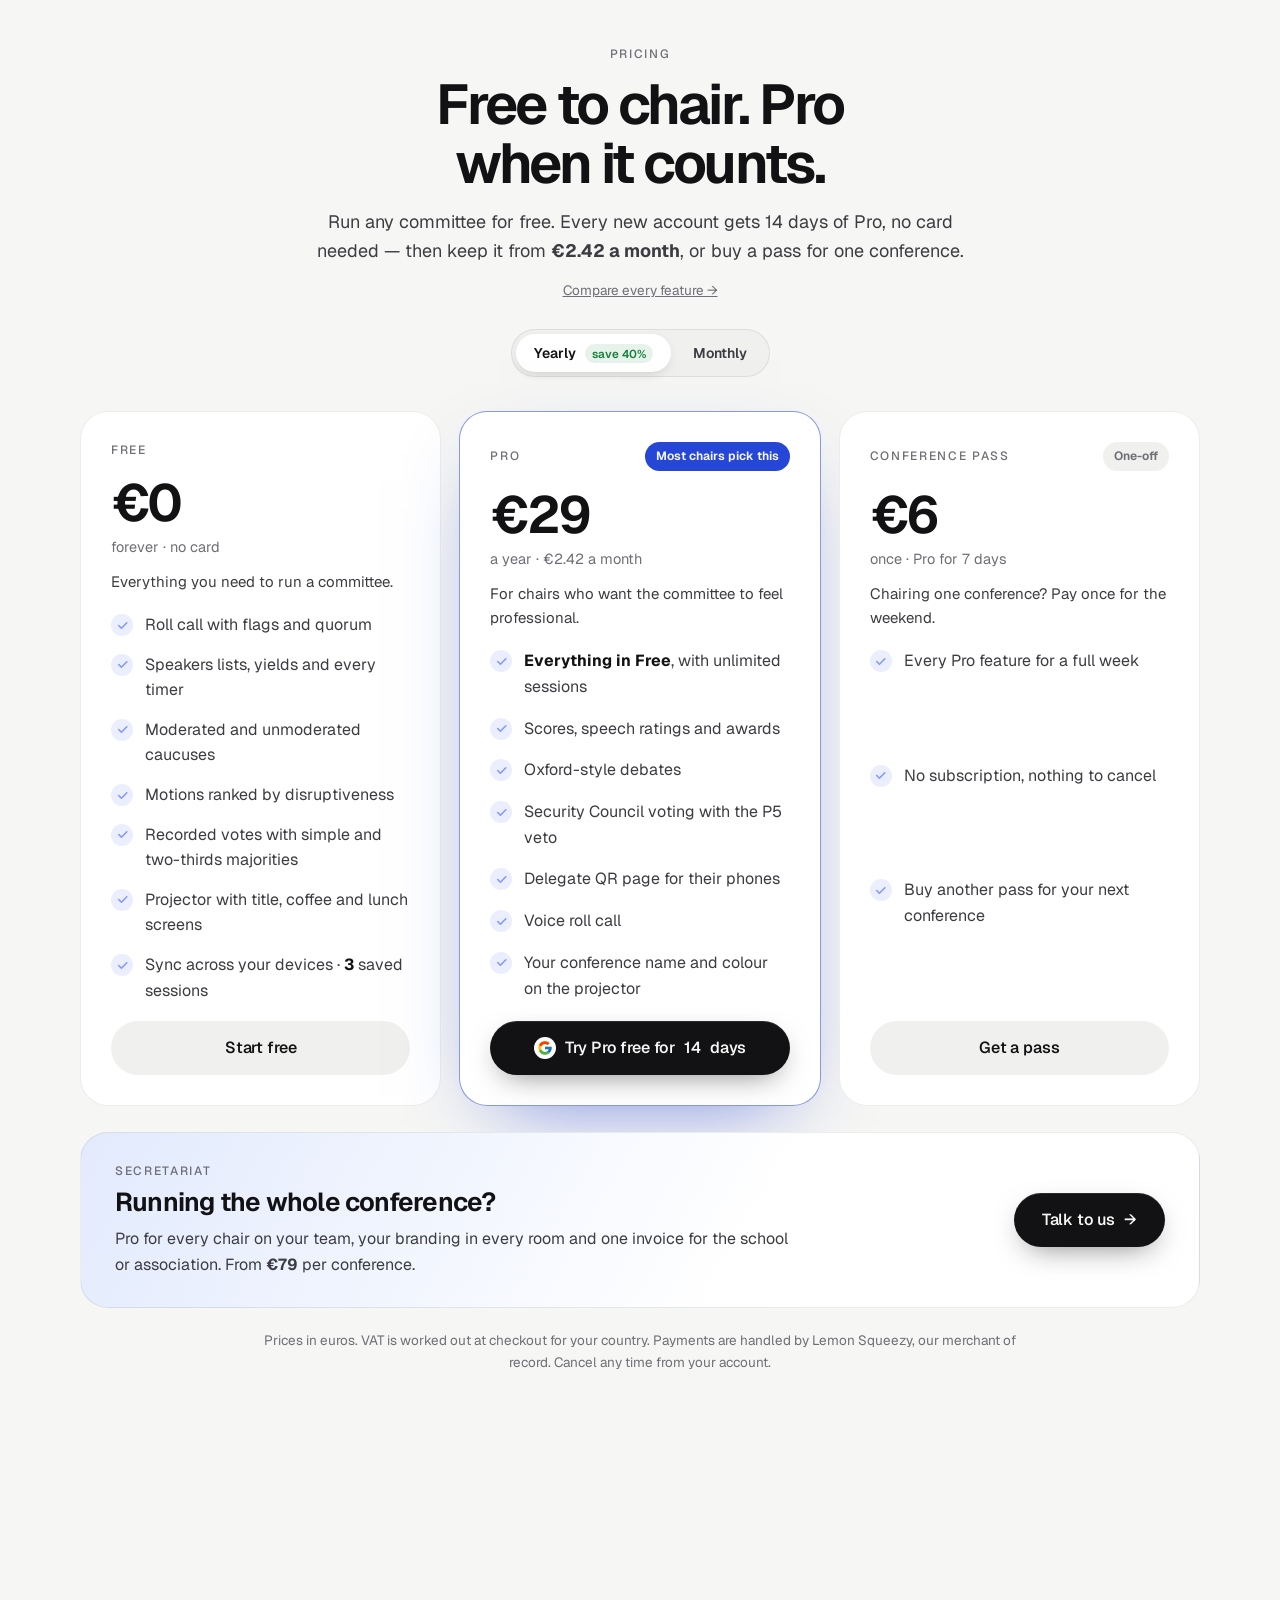
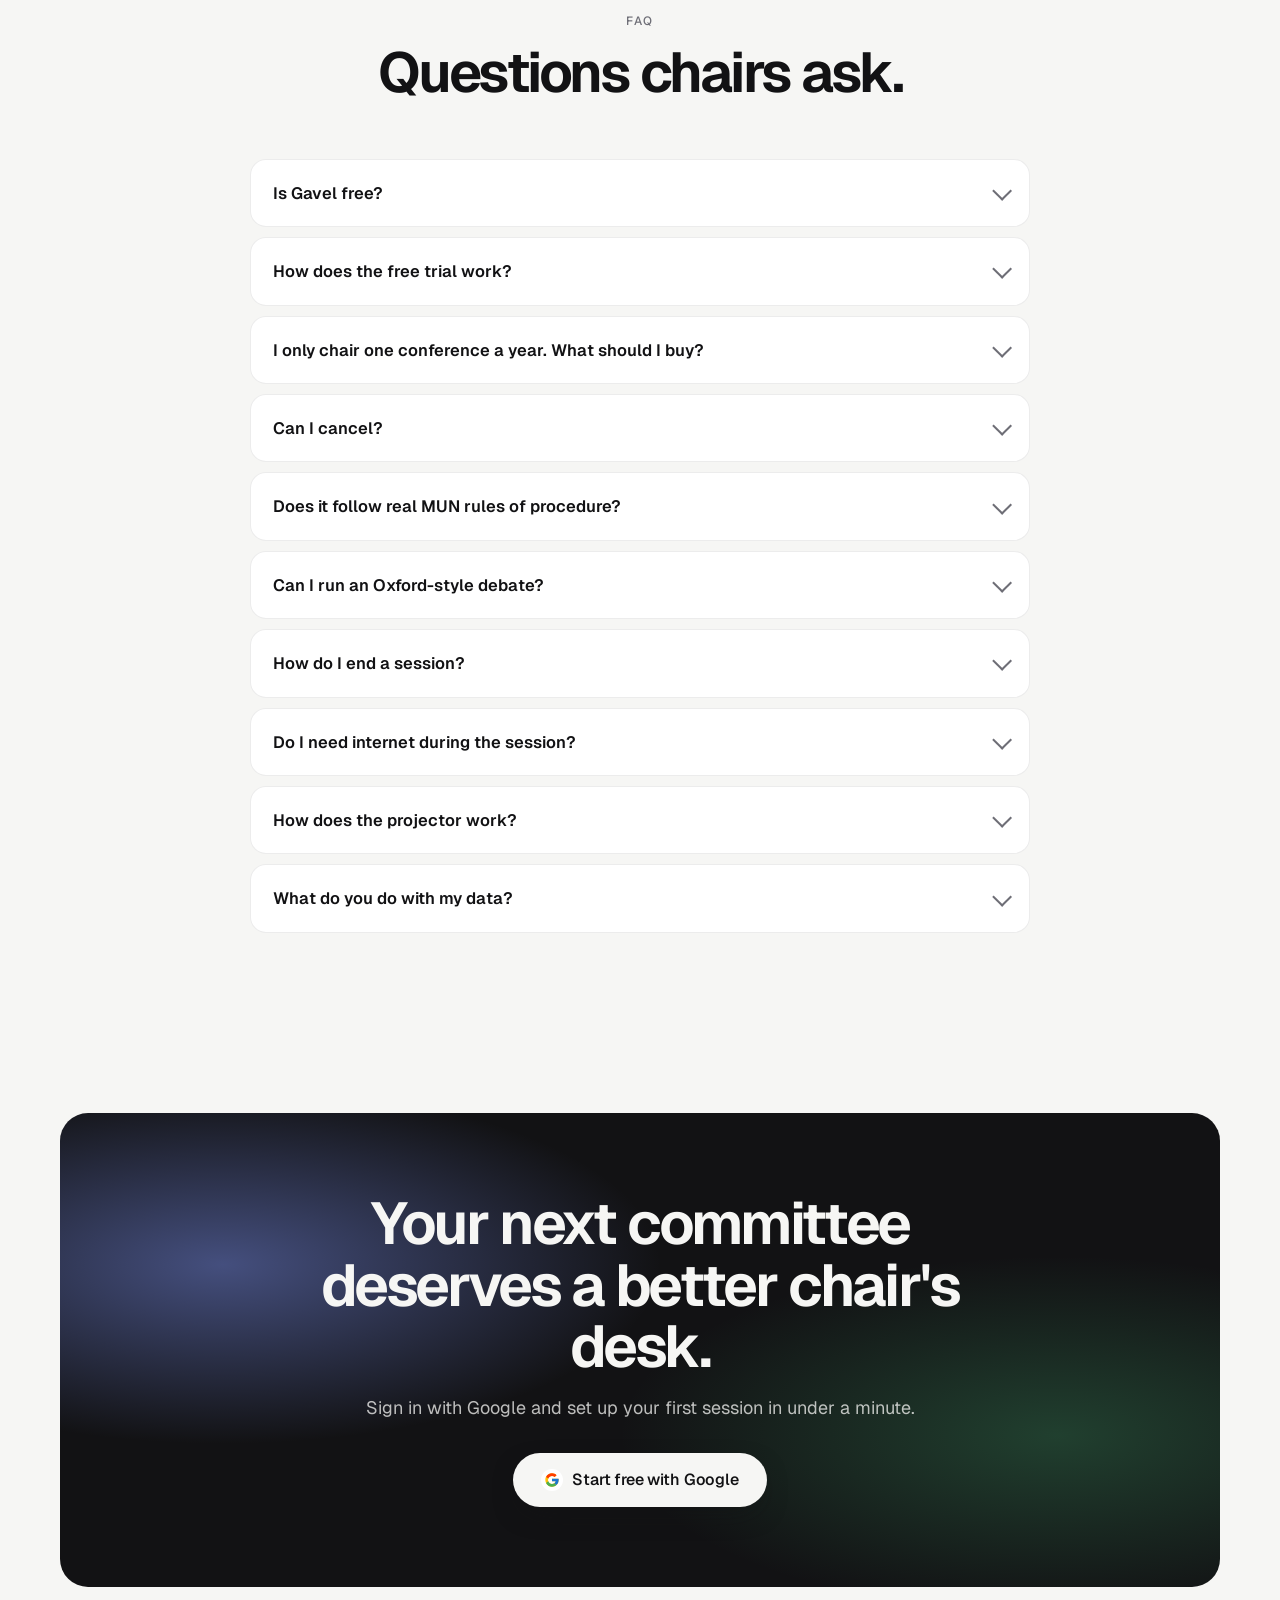
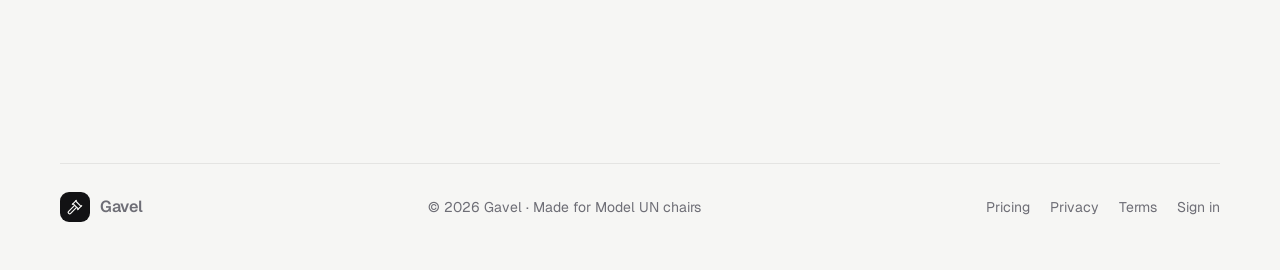
==== commit a27a7ad7: "Phone: no sideways scrolling, bottom tab bar, compact roll call - Clip horizontal overflow on every " ====
--- a/index.html
+++ b/index.html
@@ -38,7 +38,7 @@
           <a class="btn primary lg" href="login.html" data-auth-link><span data-g></span>Start free with Google</a>
           <a class="btn soft lg" href="#demo">See it in action</a>
         </div>
-        <p class="fine fade-in" style="--dl:.85s">Free during the beta · No credit card · Works on any laptop</p>
+        <p class="fine fade-in" style="--dl:.85s">Free plan forever · 14 days of Pro, no card · Laptop and phone</p>
       </div>
 
       <div class="stage" id="demo">
--- a/assets/site.css
+++ b/assets/site.css
@@ -18,8 +18,8 @@
   --yes:#4CC77F;--yes-soft:rgba(76,199,127,.13);--no:#FF6B60;--abs:#F0B354;--gold:#F5C451;
   --shadow:0 1px 2px rgba(0,0,0,.3),0 12px 32px -12px rgba(0,0,0,.6);--shadow-lg:0 40px 100px -40px rgba(0,0,0,.8);color-scheme:dark}
 *{box-sizing:border-box;margin:0;padding:0}
-html{scroll-behavior:smooth;-webkit-text-size-adjust:100%}
-body{background:var(--bg);color:var(--ink);font:400 16px/1.6 var(--sans);-webkit-font-smoothing:antialiased;text-rendering:optimizeLegibility;overflow-x:hidden}
+html{scroll-behavior:smooth;-webkit-text-size-adjust:100%;overflow-x:clip}
+body{background:var(--bg);color:var(--ink);font:400 16px/1.6 var(--sans);-webkit-font-smoothing:antialiased;text-rendering:optimizeLegibility;overflow-x:hidden;overflow-x:clip}
 img,svg,canvas{display:block;max-width:100%}
 a{color:inherit}
 button{font:inherit;color:inherit;background:none;border:0;cursor:pointer}
@@ -204,7 +204,7 @@
 .how-step p{margin-top:8px;color:var(--ink-2);font-size:15px}
 @media (max-width:860px){.steps{grid-template-columns:1fr}}
 /* sync */
-.devices{position:relative;height:340px;display:grid;place-items:center}
+.devices{position:relative;height:340px;display:grid;place-items:center;overflow:clip;max-width:100%}
 .dev{position:absolute;border-radius:16px;background:var(--surface);border:1px solid var(--line-2);box-shadow:var(--shadow-lg);padding:14px;display:flex;flex-direction:column;gap:8px}
 .dev.laptop{width:72%;height:62%;left:4%;top:12%}
 .dev.phone{width:26%;height:78%;right:4%;top:14%;border-radius:22px}
@@ -309,6 +309,7 @@
   .plan{padding:24px}
   .band{padding:56px 22px;border-radius:24px}
   .devices{height:260px}
+  .sync-dot{offset-path:path('M 70 110 C 130 50, 190 60, 240 120')}
   .screen{padding:8px;border-radius:16px}
   .m-main{padding:16px}
   .m-cards{grid-template-columns:repeat(3,minmax(0,1fr));gap:8px}
@@ -331,7 +332,7 @@
 .secretariat h3{margin-top:8px;font:650 26px/1.15 var(--sans);letter-spacing:-.03em}
 .secretariat p{margin-top:8px;max-width:62ch;color:var(--ink-2)}
 .plans-fine{max-width:760px;margin:22px auto 0;text-align:center}
-@media (max-width:980px){.plans.three{grid-template-columns:1fr;max-width:520px}.plans.three .plan.best{transform:none;order:-1}.secretariat{flex-direction:column;align-items:flex-start;max-width:520px}.secretariat .btn{align-self:stretch}}
+@media (max-width:980px){.plans.three{grid-template-columns:minmax(0,1fr);max-width:520px}.plans.three .plan.best{transform:none;order:-1}.secretariat{flex-direction:column;align-items:flex-start;max-width:520px}.secretariat .btn{align-self:stretch}}
 /* ───────────── compare table ───────────── */
 .cmp-wrap{max-width:1000px;margin:0 auto;overflow-x:auto;border-radius:var(--r-xl);border:1px solid var(--line);background:var(--surface)}
 .cmp{width:100%;min-width:560px;border-collapse:collapse;font-size:15px}
@@ -346,3 +347,7 @@
 .cmp .y{background:var(--accent-soft);color:var(--accent)}
 .cmp .n{color:var(--faint)}
 .cmp td.pro{background:color-mix(in oklab,var(--accent) 5%,transparent)}
+
+.plan{min-width:0}
+.plan-top{flex-wrap:wrap;gap:8px}
+@media (max-width:400px){.plan{padding:22px 18px}.price b{font-size:44px}.secretariat{padding:24px 20px}.bill button{padding:0 14px}}
